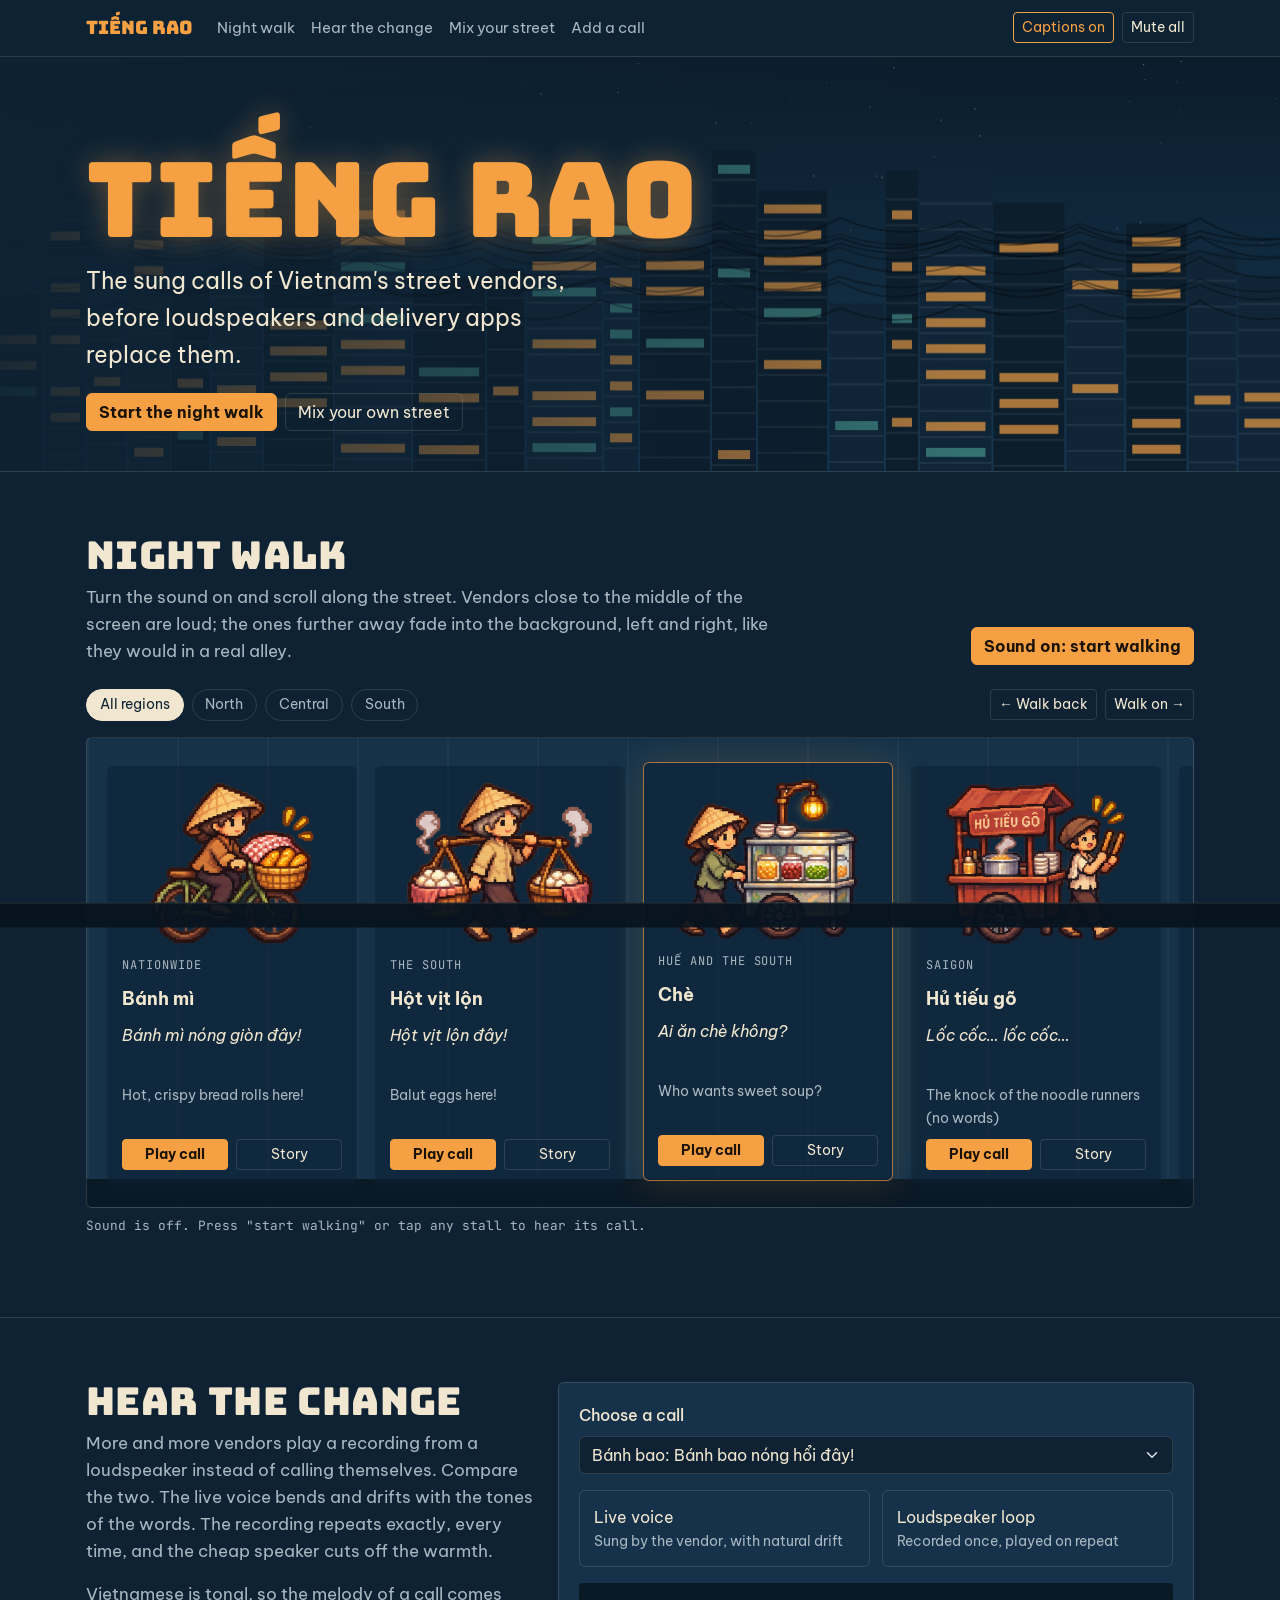
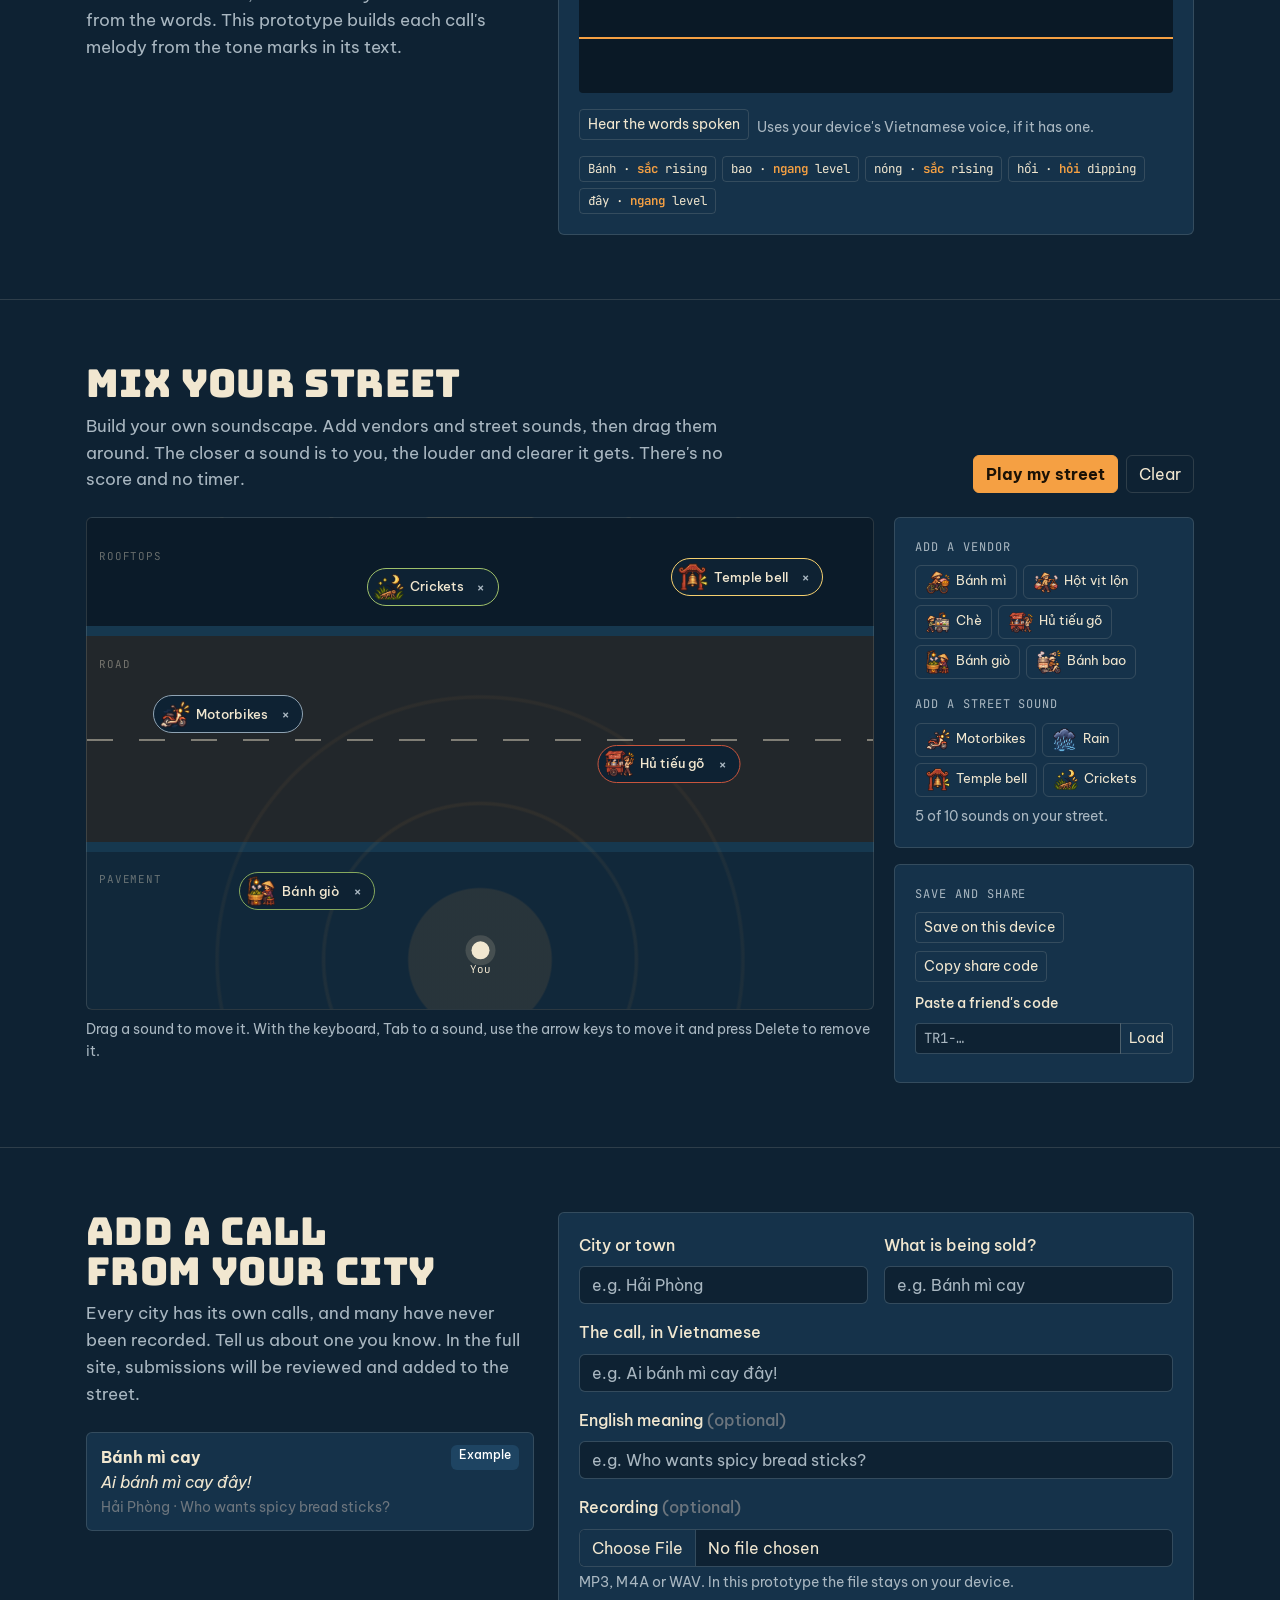
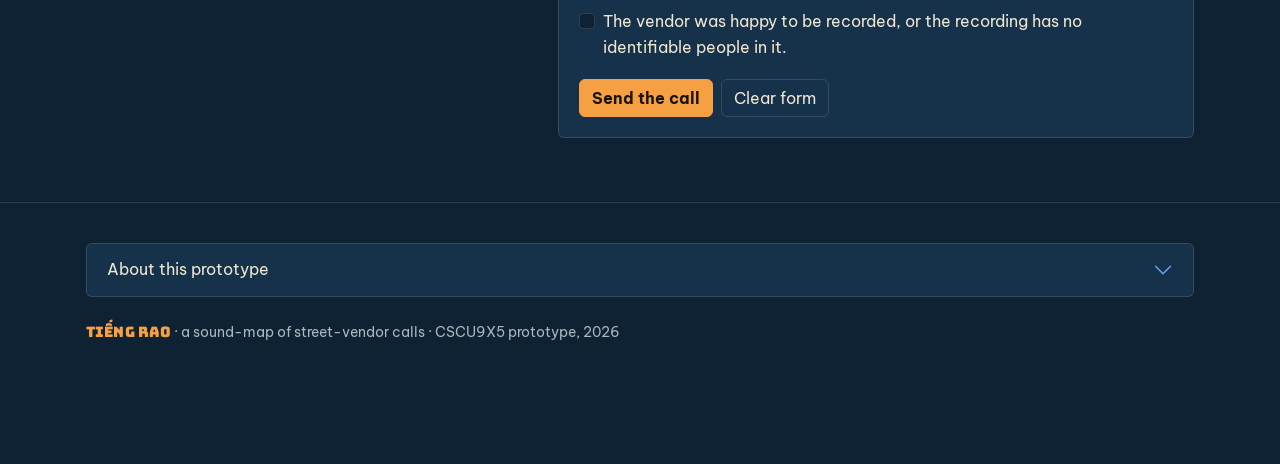
==== index.html @ b0bacdf6 "update UI" ====
<!DOCTYPE html>
<html lang="en">
<head>
<meta charset="utf-8">
<meta name="viewport" content="width=device-width, initial-scale=1, viewport-fit=cover">
<title>Tiếng Rao</title>
<meta name="description" content="Tiếng Rao: an interactive sound-map of Vietnam's street-vendor calls.">
<link rel="preconnect" href="https://fonts.googleapis.com">
<link rel="preconnect" href="https://fonts.gstatic.com" crossorigin>
<link rel="stylesheet" href="https://fonts.googleapis.com/css2?family=Bungee&family=Be+Vietnam+Pro:ital,wght@0,400;0,500;0,700;1,400&family=JetBrains+Mono:wght@400;600&display=swap">
<link rel="stylesheet" href="https://cdn.jsdelivr.net/npm/bootstrap@5.3.3/dist/css/bootstrap.min.css">
<link rel="stylesheet" href="css/style.css">
</head>
<body>


<div class="tr-app" data-bs-theme="dark">

<nav class="navbar navbar-expand-md tr-nav" aria-label="Main">
  <div class="container">
    <a class="navbar-brand" href="#top">Tiếng Rao</a>
    <button class="navbar-toggler" type="button" data-bs-toggle="collapse" data-bs-target="#navLinks" aria-controls="navLinks" aria-expanded="false" aria-label="Toggle navigation">
      <span class="navbar-toggler-icon"></span>
    </button>
    <div class="collapse navbar-collapse" id="navLinks">
      <ul class="navbar-nav me-auto">
        <li class="nav-item"><a class="nav-link" href="#walk">Night walk</a></li>
        <li class="nav-item"><a class="nav-link" href="#change">Hear the change</a></li>
        <li class="nav-item"><a class="nav-link" href="#mix">Mix your street</a></li>
        <li class="nav-item"><a class="nav-link" href="#contribute">Add a call</a></li>
      </ul>
      <div class="d-flex gap-2 py-2 py-md-0">
        <button class="btn btn-sm btn-ghost" id="btnCaptions" type="button" aria-pressed="true">Captions on</button>
        <button class="btn btn-sm btn-ghost" id="btnMute" type="button" aria-pressed="false">Mute all</button>
      </div>
    </div>
  </div>
</nav>

<header class="hero" id="top">
  <canvas id="skyline" aria-hidden="true"></canvas>
  <div class="container">
    <h1 class="display hero-anim">Tiếng Rao</h1>
    <p class="sub hero-anim">The sung calls of Vietnam's street vendors, before loudspeakers and delivery apps replace them.</p>
    <div class="d-flex flex-wrap gap-2 hero-anim">
      <a class="btn btn-lamp" href="#walk">Start the night walk</a>
      <a class="btn btn-ghost" href="#mix">Mix your own street</a>
    </div>
  </div>
</header>

<main>
<section class="band" id="walk" aria-labelledby="walkTitle">
  <div class="container">
    <div class="section-head">
      <div>
        <h2 class="display" id="walkTitle">Night walk</h2>
        <p class="lede mb-0">Turn the sound on and scroll along the street. Vendors close to the middle of the screen are loud; the ones further away fade into the background, left and right, like they would in a real alley.</p>
      </div>
      <div class="walk-controls">
        <button class="btn btn-lamp" id="btnWalk" type="button" aria-pressed="false">Sound on: start walking</button>
      </div>
    </div>

    <div class="d-flex flex-wrap justify-content-between align-items-center gap-2 mb-3">
      <ul class="nav region-pills gap-2" id="regionPills" role="tablist" aria-label="Filter by region">
        <li class="nav-item"><button class="nav-link active" data-region="all" type="button">All regions</button></li>
        <li class="nav-item"><button class="nav-link" data-region="N" type="button">North</button></li>
        <li class="nav-item"><button class="nav-link" data-region="C" type="button">Central</button></li>
        <li class="nav-item"><button class="nav-link" data-region="S" type="button">South</button></li>
      </ul>
      <div class="d-flex gap-2">
        <button class="btn btn-sm btn-ghost" id="walkLeft" type="button" aria-label="Walk left">← Walk back</button>
        <button class="btn btn-sm btn-ghost" id="walkRight" type="button" aria-label="Walk right">Walk on →</button>
      </div>
    </div>

    <div class="street-wrap">
      <div class="street" id="street" tabindex="0" aria-label="Street of vendors. Scroll sideways to walk."></div>
    </div>
    <p class="walk-status mt-2" id="walkStatus" aria-live="polite">Sound is off. Press "start walking" or tap any stall to hear its call.</p>
  </div>
</section>

<section class="band" id="change" aria-labelledby="changeTitle">
  <div class="container">
    <div class="row g-4 align-items-start">
      <div class="col-lg-5">
        <h2 class="display" id="changeTitle">Hear the change</h2>
        <p class="lede">More and more vendors play a recording from a loudspeaker instead of calling themselves. Compare the two. The live voice bends and drifts with the tones of the words. The recording repeats exactly, every time, and the cheap speaker cuts off the warmth.</p>
        <p class="lede mb-0">Vietnamese is tonal, so the melody of a call comes from the words. This prototype builds each call's melody from the tone marks in its text.</p>
      </div>
      <div class="col-lg-7">
        <div class="panel d-grid gap-3">
          <div>
            <label class="form-label" for="changeVendor">Choose a call</label>
            <select class="form-select" id="changeVendor"></select>
          </div>
          <div class="compare">
            <button class="btn btn-ghost" id="btnLive" type="button"><span>Live voice</span><small>Sung by the vendor, with natural drift</small></button>
            <button class="btn btn-ghost" id="btnLoud" type="button"><span>Loudspeaker loop</span><small>Recorded once, played on repeat</small></button>
          </div>
          <canvas id="scope" aria-hidden="true"></canvas>
          <div class="d-flex flex-wrap gap-2 align-items-center">
            <button class="btn btn-sm btn-ghost" id="btnSpeak" type="button">Hear the words spoken</button>
            <span class="form-text" id="speakNote">Uses your device's Vietnamese voice, if it has one.</span>
          </div>
          <div class="tones" id="changeTones" aria-label="Tones in this call"></div>
        </div>
      </div>
    </div>
  </div>
</section>

<section class="band" id="mix" aria-labelledby="mixTitle">
  <div class="container">
    <div class="section-head">
      <div>
        <h2 class="display" id="mixTitle">Mix your street</h2>
        <p class="lede mb-0">Build your own soundscape. Add vendors and street sounds, then drag them around. The closer a sound is to you, the louder and clearer it gets. There's no score and no timer.</p>
      </div>
      <div class="d-flex flex-wrap gap-2">
        <button class="btn btn-lamp" id="btnMixPlay" type="button" aria-pressed="false">Play my street</button>
        <button class="btn btn-ghost" id="btnMixClear" type="button">Clear</button>
      </div>
    </div>

    <div class="mix-grid">
      <div>
        <div class="board" id="board" aria-label="Street board. Use Tab to pick a sound and the arrow keys to move it.">
          <span class="zone" style="top:6%">Rooftops</span>
          <span class="zone" style="top:28%">Road</span>
          <span class="zone" style="top:72%">Pavement</span>
          <div class="listener"><i></i><span>You</span></div>
        </div>
        <p class="form-text mt-2 mb-0">Drag a sound to move it. With the keyboard, Tab to a sound, use the arrow keys to move it and press Delete to remove it.</p>
      </div>
      <div class="d-grid gap-3 align-content-start">
        <div class="panel">
          <p class="label mb-2">Add a vendor</p>
          <div class="palette" id="paletteVendors"></div>
          <p class="label mt-3 mb-2">Add a street sound</p>
          <div class="palette" id="paletteAmbient"></div>
          <p class="form-text mt-2 mb-0" id="mixCount"></p>
        </div>
        <div class="panel">
          <p class="label mb-2">Save and share</p>
          <div class="d-flex flex-wrap gap-2 mb-2">
            <button class="btn btn-sm btn-ghost" id="btnMixSave" type="button">Save on this device</button>
            <button class="btn btn-sm btn-ghost" id="btnMixCopy" type="button">Copy share code</button>
          </div>
          <label class="form-label small" for="mixCode">Paste a friend's code</label>
          <div class="input-group input-group-sm">
            <input class="form-control share-code" id="mixCode" type="text" placeholder="TR1-…" autocomplete="off">
            <button class="btn btn-ghost" id="btnMixLoad" type="button">Load</button>
          </div>
          <p class="form-text mb-0 mt-2" id="mixMsg" aria-live="polite"></p>
        </div>
      </div>
    </div>
  </div>
</section>

<section class="band" id="contribute" aria-labelledby="contribTitle">
  <div class="container">
    <div class="row g-4">
      <div class="col-lg-5">
        <h2 class="display" id="contribTitle">Add a call from your city</h2>
        <p class="lede">Every city has its own calls, and many have never been recorded. Tell us about one you know. In the full site, submissions will be reviewed and added to the street.</p>
        <ul class="sub-list mt-4" id="subList" aria-live="polite"></ul>
      </div>
      <div class="col-lg-7">
        <form class="panel needs-validation" id="contribForm" novalidate>
          <div class="row g-3">
            <div class="col-sm-6">
              <label class="form-label" for="cityInput">City or town</label>
              <input class="form-control" id="cityInput" type="text" required placeholder="e.g. Hải Phòng">
              <div class="invalid-feedback">Tell us where you heard it.</div>
            </div>
            <div class="col-sm-6">
              <label class="form-label" for="dishInput">What is being sold?</label>
              <input class="form-control" id="dishInput" type="text" required placeholder="e.g. Bánh mì cay">
              <div class="invalid-feedback">Name the food or service.</div>
            </div>
            <div class="col-12">
              <label class="form-label" for="callInput">The call, in Vietnamese</label>
              <input class="form-control" id="callInput" type="text" required placeholder="e.g. Ai bánh mì cay đây!">
              <div class="invalid-feedback">Write the words of the call.</div>
            </div>
            <div class="col-12">
              <label class="form-label" for="translationInput">English meaning <span class="text-secondary">(optional)</span></label>
              <input class="form-control" id="translationInput" type="text" placeholder="e.g. Who wants spicy bread sticks?">
            </div>
            <div class="col-12">
              <label class="form-label" for="audioInput">Recording <span class="text-secondary">(optional)</span></label>
              <input class="form-control" id="audioInput" type="file" accept="audio/*">
              <div class="form-text">MP3, M4A or WAV. In this prototype the file stays on your device.</div>
            </div>
            <div class="col-12">
              <div class="form-check">
                <input class="form-check-input" id="consentCheck" type="checkbox" required>
                <label class="form-check-label" for="consentCheck">The vendor was happy to be recorded, or the recording has no identifiable people in it.</label>
                <div class="invalid-feedback">Please confirm before sending.</div>
              </div>
            </div>
            <div class="col-12 d-flex gap-2">
              <button class="btn btn-lamp" type="submit">Send the call</button>
              <button class="btn btn-ghost" type="reset">Clear form</button>
            </div>
          </div>
        </form>
      </div>
    </div>
  </div>
</section>
</main>

<footer>
  <div class="container">
    <div class="accordion mb-4" id="aboutAcc">
      <div class="accordion-item">
        <h3 class="accordion-header">
          <button class="accordion-button collapsed" type="button" data-bs-toggle="collapse" data-bs-target="#aboutBody" aria-expanded="false" aria-controls="aboutBody">About this prototype</button>
        </h3>
        <div id="aboutBody" class="accordion-collapse collapse" data-bs-parent="#aboutAcc">
          <div class="accordion-body">
            <p>Tiếng Rao is a CSCU9X5 web design prototype built with HTML5, CSS3, Bootstrap 5 and JavaScript. All sound is generated live with the Web Audio API. Each call's melody follows the six Vietnamese tones of its words (level, rising, falling, dipping, broken and heavy). The final site will replace these placeholders with field recordings, or Creative Commons recordings with credits.</p>
            <p class="mb-0">Saved mixes and submitted calls are stored only in this browser.</p>
          </div>
        </div>
      </div>
    </div>
    <p class="mb-0"><span class="display" style="color:var(--sodium)">Tiếng Rao</span> · a sound-map of street-vendor calls · CSCU9X5 prototype, 2026</p>
  </div>
</footer>

<div class="offcanvas offcanvas-end" tabindex="-1" id="storyPanel" aria-labelledby="storyTitle">
  <div class="offcanvas-header">
    <div>
      <p class="label mb-1" id="storyRegion"></p>
      <h2 class="offcanvas-title display h3 mb-0" id="storyTitle"></h2>
    </div>
    <button type="button" class="btn-close btn-close-white" data-bs-dismiss="offcanvas" aria-label="Close"></button>
  </div>
  <div class="offcanvas-body d-grid gap-3 align-content-start">
    <div id="storyArt"></div>
    <div>
      <p class="mb-0 fs-5 fst-italic" id="storyCall"></p>
      <p class="text-secondary mb-0" id="storyEn"></p>
    </div>
    <button class="btn btn-lamp" id="storyPlay" type="button">Play the call</button>
    <p class="mb-0" id="storyText"></p>
    <dl class="story-fact">
      <dt>Heard</dt><dd id="storyTime"></dd>
      <dt>Carried on</dt><dd id="storyVehicle"></dd>
      <dt>Listen for</dt><dd id="storyListen"></dd>
    </dl>
    <div class="tones" id="storyTones"></div>
  </div>
</div>

<div class="toast-container position-fixed top-0 end-0 p-3" style="margin-top:calc(64px + env(safe-area-inset-top,0px));margin-right:env(safe-area-inset-right,0px)">
  <div class="toast" id="toast" role="status" aria-live="polite" aria-atomic="true">
    <div class="toast-body" id="toastBody"></div>
  </div>
</div>

<div class="caption-bar" id="captionBar" aria-live="polite">
  <div class="inner"><span class="vi" id="capVi"></span><span class="en" id="capEn"></span></div>
</div>

</div>

<script src="https://cdn.jsdelivr.net/npm/bootstrap@5.3.3/dist/js/bootstrap.bundle.min.js"></script>
<script src="https://cdnjs.cloudflare.com/ajax/libs/gsap/3.12.5/gsap.min.js"></script>
<script src="js/main.js"></script>

</body>
</html>
---- css/style.css ----
/* Layout: one long night street. Skyline hero, a sideways walk past the stalls, then the tools stacked down the pavement. */
:root{
  --night:#0e2233;
  --night-2:#15324a;
  --night-3:#1e4462;
  --paper:#f1e7d0;
  --muted:#a9b7c1;
  --sodium:#f5a043;
  --tile:#55b3a3;
  --stool:#e2553f;
  --line:rgba(241,231,208,.14);
  --f-display:"Bungee","Arial Black",Impact,sans-serif;
  --f-body:"Be Vietnam Pro","Segoe UI",Roboto,Helvetica,Arial,sans-serif;
  --f-mono:"JetBrains Mono",ui-monospace,Menlo,Consolas,monospace;
  color-scheme:dark;
}
body{background:var(--night);color:var(--paper);font-family:var(--f-body);font-size:16px;line-height:1.6}
body::before{content:"";position:fixed;inset:0 0 auto;height:env(safe-area-inset-top,0px);z-index:1031;background:var(--night)}
.tr-app[data-bs-theme=dark]{
  --bs-body-bg:var(--night);--bs-body-color:var(--paper);--bs-emphasis-color:var(--paper);
  --bs-secondary-color:var(--muted);--bs-border-color:var(--line);--bs-tertiary-bg:var(--night-2);
  --bs-body-font-family:var(--f-body);--bs-link-color:var(--sodium);--bs-link-hover-color:#ffc27e;
  --bs-link-color-rgb:245,160,67;--bs-link-hover-color-rgb:255,194,126;
  --bs-focus-ring-color:rgba(245,160,67,.45);
}
.tr-app .container{padding-left:max(16px,env(safe-area-inset-left,0px));padding-right:max(16px,env(safe-area-inset-right,0px))}
h1,h2,h3{text-wrap:balance}
.display{font-family:var(--f-display);font-weight:400;letter-spacing:.01em;line-height:1.05}
.label{font-family:var(--f-mono);font-size:.75rem;letter-spacing:.08em;text-transform:uppercase;color:var(--muted)}
.lede{max-width:62ch;color:var(--muted);font-size:1.05rem}
:focus-visible{outline:2px solid var(--sodium)!important;outline-offset:2px}

/* buttons */
.btn-lamp{--bs-btn-bg:var(--sodium);--bs-btn-color:#1b1206;--bs-btn-border-color:var(--sodium);
  --bs-btn-hover-bg:#ffb562;--bs-btn-hover-border-color:#ffb562;--bs-btn-hover-color:#1b1206;
  --bs-btn-active-bg:#e48c2c;--bs-btn-active-border-color:#e48c2c;--bs-btn-active-color:#1b1206;font-weight:700}
.btn-ghost{--bs-btn-color:var(--paper);--bs-btn-border-color:var(--line);--bs-btn-hover-bg:var(--night-3);
  --bs-btn-hover-color:var(--paper);--bs-btn-hover-border-color:var(--muted);--bs-btn-active-bg:var(--night-3);
  --bs-btn-active-color:var(--paper);--bs-btn-active-border-color:var(--sodium)}
.btn-ghost[aria-pressed=true]{border-color:var(--sodium);color:var(--sodium)}

/* nav */
.tr-nav{position:sticky;top:env(safe-area-inset-top,0px);z-index:1030;background:rgba(14,34,51,.94);backdrop-filter:blur(8px);border-bottom:1px solid var(--line)}
.tr-nav .navbar-brand{font-family:var(--f-display);color:var(--sodium);font-size:1.15rem}
.tr-nav .nav-link{color:var(--muted);font-size:.92rem}
.tr-nav .nav-link:hover,.tr-nav .nav-link:focus{color:var(--paper)}
.tr-nav .navbar-toggler{border-color:var(--line)}
.tr-nav .navbar-toggler-icon{filter:invert(1)}

/* hero */
.hero{position:relative;overflow:hidden;border-bottom:1px solid var(--line)}
.hero canvas{position:absolute;inset:0;width:100%;height:100%;display:block}
.hero .container{position:relative;padding-block:88px 40px}
.hero h1{font-size:clamp(3rem,9vw,6.5rem);color:var(--sodium);margin:0;text-shadow:0 0 28px rgba(245,160,67,.35)}
.hero .sub{font-size:clamp(1.1rem,2.4vw,1.45rem);max-width:30ch;margin:.5rem 0 1.25rem}
.hero .meta{display:flex;flex-wrap:wrap;gap:8px 20px}

/* sections */
section.band{padding-block:64px;border-bottom:1px solid var(--line)}
section.band h2{font-size:clamp(1.6rem,3.6vw,2.4rem);margin-bottom:.5rem}
.section-head{display:flex;flex-wrap:wrap;align-items:end;justify-content:space-between;gap:16px;margin-bottom:24px}
.section-head>div{min-width:0}

/* walk */
.walk-controls{display:flex;flex-wrap:wrap;gap:8px;align-items:center}
.region-pills .nav-link{color:var(--muted);border:1px solid var(--line);border-radius:999px;padding:.25rem .8rem;font-size:.85rem}
.region-pills .nav-link.active{background:var(--paper);color:var(--night);border-color:var(--paper)}
.street-wrap{position:relative;border-radius:6px;background:
  linear-gradient(to bottom,transparent 0 94%,#0a1926 94% 100%),
  repeating-linear-gradient(90deg,rgba(241,231,208,.035) 0 2px,transparent 2px 90px),
  var(--night-2);border:1px solid var(--line)}
.street{display:flex;gap:18px;overflow-x:auto;padding:28px 20px 22px;scroll-behavior:smooth;scrollbar-color:var(--night-3) transparent}
.stall{flex:0 0 250px;display:flex;flex-direction:column;gap:10px;padding:14px;border-radius:6px;background:rgba(14,34,51,.55);border:1px solid transparent;transition:border-color .3s,box-shadow .3s,transform .3s}
.stall.is-near{border-color:rgba(245,160,67,.65);box-shadow:0 0 36px rgba(245,160,67,.18);transform:translateY(-4px)}
.stall svg{width:100%;height:auto;display:block}
.vendor-img{display:block;width:100%;aspect-ratio:4/3;object-fit:contain}
#storyArt .vendor-img{aspect-ratio:auto;max-height:260px}
.stall .dish{font-weight:700;font-size:1.1rem;margin:0}
.stall .call{font-style:italic;color:var(--paper);margin:0;min-height:3.2em}
.stall .en{color:var(--muted);font-size:.88rem;margin:0}
.stall .row-btns{display:flex;gap:8px;margin-top:auto}
.stall .row-btns .btn{flex:1}
.walk-status{font-family:var(--f-mono);font-size:.8rem;color:var(--muted);min-height:1.4em}
.walk-status b{color:var(--sodium);font-weight:600}
.ink{stroke:var(--paper);fill:none;stroke-width:3;stroke-linecap:round;stroke-linejoin:round}
.ink-thin{stroke:var(--paper);fill:none;stroke-width:1.6;stroke-linecap:round;opacity:.7}

/* change */
.panel{background:var(--night-2);border:1px solid var(--line);border-radius:6px;padding:20px}
.compare{display:grid;grid-template-columns:1fr 1fr;gap:12px}
.compare .btn{display:flex;flex-direction:column;align-items:flex-start;text-align:left;gap:2px;padding:14px}
.compare .btn small{color:var(--muted);font-weight:400}
.compare .btn.btn-lamp small{color:#3a2508}
#scope{width:100%;height:110px;display:block;background:#0a1926;border-radius:4px}
.tr-app .form-select,.tr-app .form-control{background-color:var(--night);border-color:var(--line);color:var(--paper)}
.tr-app .form-select:focus,.tr-app .form-control:focus{border-color:var(--sodium);box-shadow:0 0 0 .2rem rgba(245,160,67,.25)}
.tr-app .form-label{font-weight:500}
.tr-app .form-text{color:var(--muted)}
.tr-app .form-check-input:checked{background-color:var(--sodium);border-color:var(--sodium)}

/* mix */
.mix-grid{display:grid;grid-template-columns:minmax(0,1fr) 300px;gap:20px}
.board{position:relative;aspect-ratio:16/10;max-width:100%;border-radius:6px;overflow:hidden;border:1px solid var(--line);touch-action:none;
  background:
   radial-gradient(circle at 50% 90%,rgba(245,160,67,.10) 0 12%,transparent 12.3% 26%,rgba(245,160,67,.06) 26.3% 26.6%,transparent 26.9% 44%,rgba(245,160,67,.05) 44.3% 44.6%,transparent 44.9%),
   linear-gradient(to bottom,#0b1b29 0 22%,#16384f 22% 24%,#22272b 24% 66%,#16384f 66% 68%,#11283a 68% 100%)}
.board::after{content:"";position:absolute;left:0;right:0;top:45%;height:2px;background:repeating-linear-gradient(90deg,rgba(241,231,208,.45) 0 26px,transparent 26px 52px)}
.board .zone{position:absolute;font-family:var(--f-mono);font-size:.68rem;letter-spacing:.08em;text-transform:uppercase;color:rgba(241,231,208,.4);left:12px}
.listener{position:absolute;left:50%;top:90%;transform:translate(-50%,-50%);display:flex;flex-direction:column;align-items:center;gap:2px;pointer-events:none;z-index:1}
.listener i{width:18px;height:18px;border-radius:50%;background:var(--paper);box-shadow:0 0 0 6px rgba(241,231,208,.15)}
.listener span{font-family:var(--f-mono);font-size:.68rem;color:var(--paper)}
.token{position:absolute;transform:translate(-50%,-50%);display:flex;align-items:center;gap:6px;padding:3px 6px 3px 6px;border-radius:999px;
  background:var(--night);border:1.5px solid var(--tc,var(--sodium));color:var(--paper);font-size:.82rem;font-weight:500;white-space:nowrap;cursor:grab;user-select:none;z-index:2}
.token:active{cursor:grabbing}
.token .dot{width:30px;height:30px;object-fit:contain;-webkit-user-drag:none;pointer-events:none}
.token.playing .dot{animation:glow 1.2s ease-in-out infinite alternate}
.token .x{border:0;background:transparent;color:var(--muted);width:22px;height:22px;line-height:1;border-radius:50%;padding:0;font-size:1rem}
.token .x:hover{color:var(--paper);background:var(--night-3)}
@keyframes glow{0%{filter:drop-shadow(0 0 0 rgba(245,160,67,0))}100%{filter:drop-shadow(0 0 6px rgba(245,160,67,.8))}}
.palette{display:flex;flex-wrap:wrap;gap:6px}
.palette .btn{font-size:.82rem;padding:.25rem .6rem}
.palette .sw{display:inline-block;width:24px;height:24px;object-fit:contain;margin-right:6px;vertical-align:middle}
.share-code{font-family:var(--f-mono);font-size:.75rem}

/* contribute */
.sub-list{display:grid;gap:10px;margin:0;padding:0;list-style:none}
.sub-list li{border:1px solid var(--line);border-radius:6px;padding:12px 14px;background:var(--night-2)}
.sub-list .badge{background:var(--night-3);font-weight:500}

/* captions */
.caption-bar{position:fixed;left:0;right:0;bottom:0;z-index:1040;padding:12px max(16px,env(safe-area-inset-right,0px)) calc(12px + env(safe-area-inset-bottom,0px)) max(16px,env(safe-area-inset-left,0px));
  background:rgba(8,20,30,.94);border-top:1px solid var(--line);display:flex;justify-content:center;transform:translateY(110%);transition:transform .3s}
.caption-bar.show{transform:none}
.caption-bar .inner{max-width:760px;width:100%;display:flex;gap:14px;align-items:baseline;flex-wrap:wrap}
.caption-bar .vi{font-size:1.15rem;font-weight:700;color:var(--sodium)}
.caption-bar .en{color:var(--muted)}

/* offcanvas */
.tr-app .offcanvas{--bs-offcanvas-bg:var(--night-2);--bs-offcanvas-color:var(--paper);--bs-offcanvas-width:420px;border-left:1px solid var(--line)}
.story-fact{display:grid;grid-template-columns:auto 1fr;gap:4px 16px;margin:0}
.story-fact dt{font-family:var(--f-mono);font-size:.75rem;letter-spacing:.06em;text-transform:uppercase;color:var(--muted);padding-top:3px}
.story-fact dd{margin:0}
.tones{display:flex;flex-wrap:wrap;gap:6px}
.tones span{font-family:var(--f-mono);font-size:.78rem;border:1px solid var(--line);border-radius:4px;padding:2px 8px}
.tones b{color:var(--sodium);font-weight:600}

.toast{--bs-toast-bg:var(--night-3);--bs-toast-color:var(--paper);--bs-toast-border-color:var(--line)}
.tr-app .accordion{--bs-accordion-bg:var(--night-2);--bs-accordion-color:var(--paper);--bs-accordion-btn-color:var(--paper);--bs-accordion-active-bg:var(--night-3);--bs-accordion-active-color:var(--paper);--bs-accordion-border-color:var(--line)}
footer{padding-block:40px 120px;color:var(--muted);font-size:.9rem}

@media (max-width:991.98px){.mix-grid{grid-template-columns:minmax(0,1fr)}}
@media (max-width:575.98px){
  .board{aspect-ratio:4/5}
  .compare{grid-template-columns:1fr}
  .stall{flex-basis:220px}
  section.band{padding-block:48px}
}
@media (prefers-reduced-motion:reduce){
  *{transition:none!important;animation:none!important;scroll-behavior:auto!important}
}
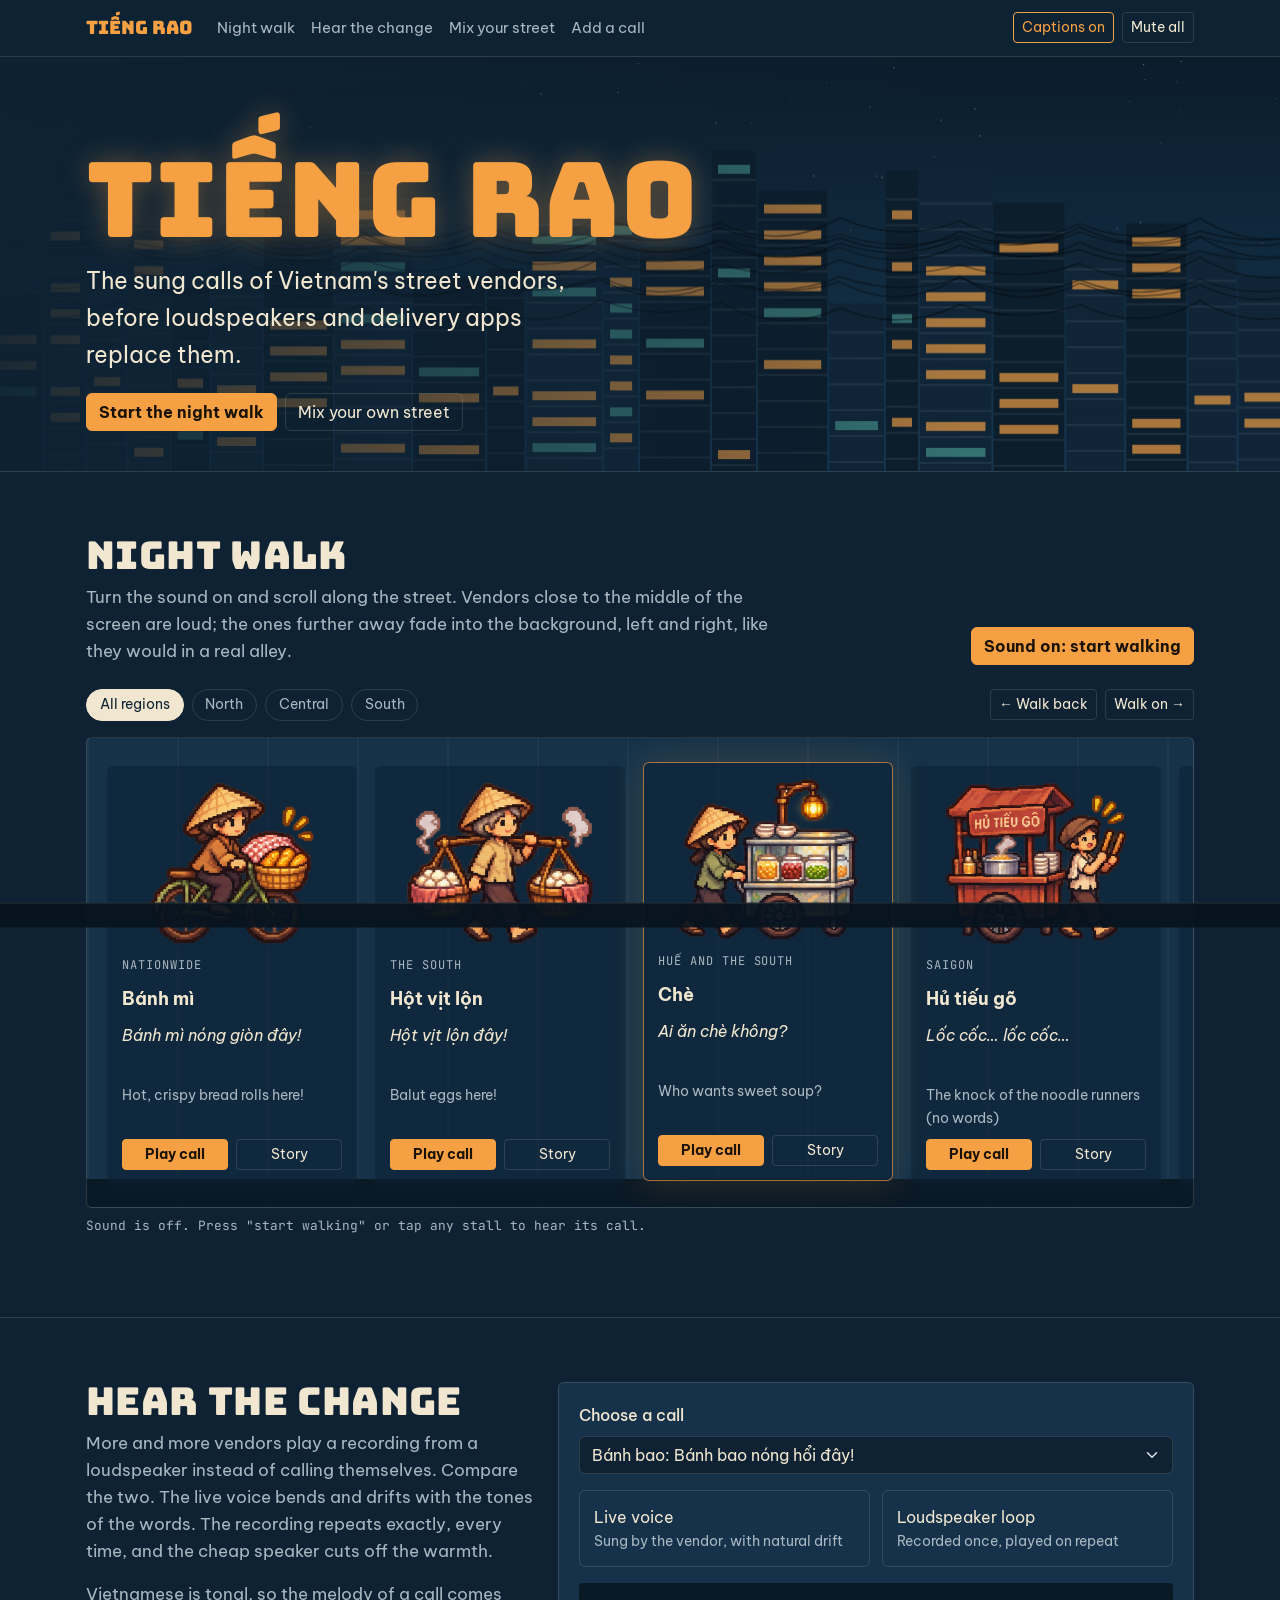
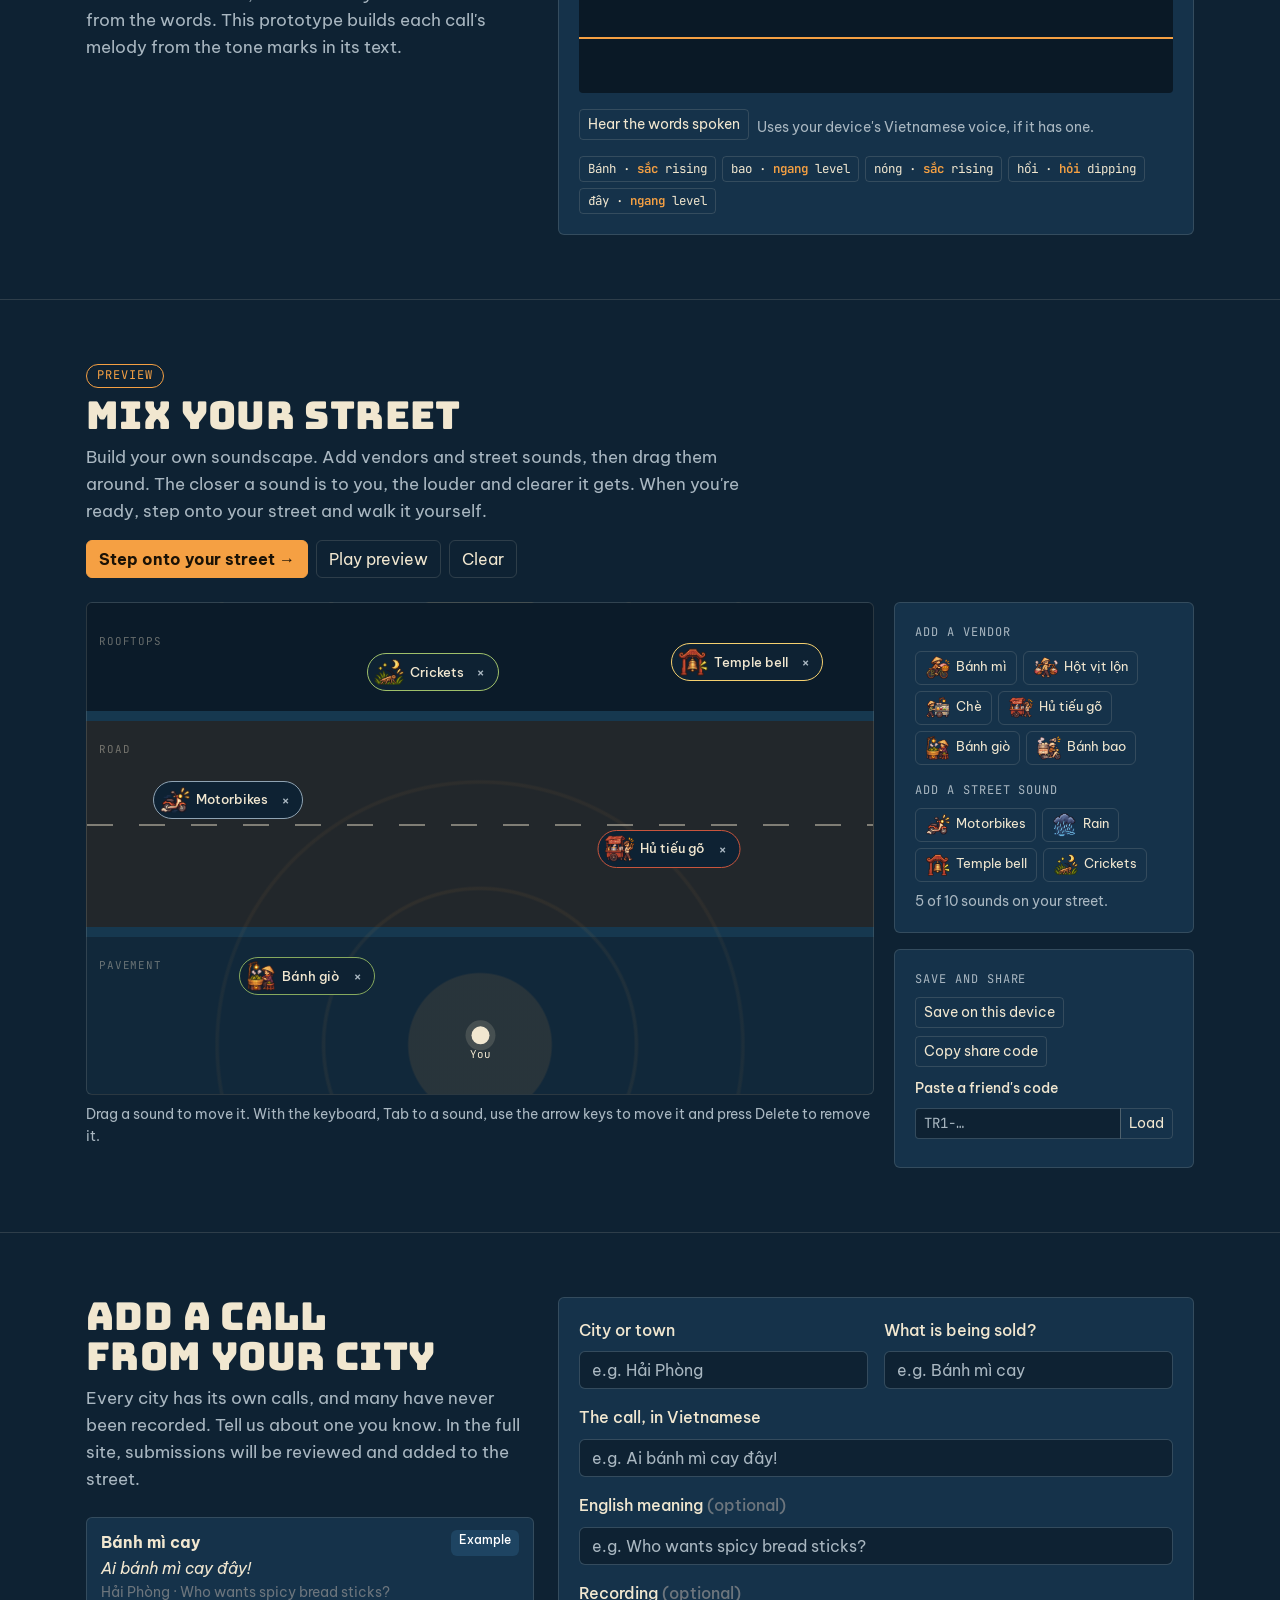
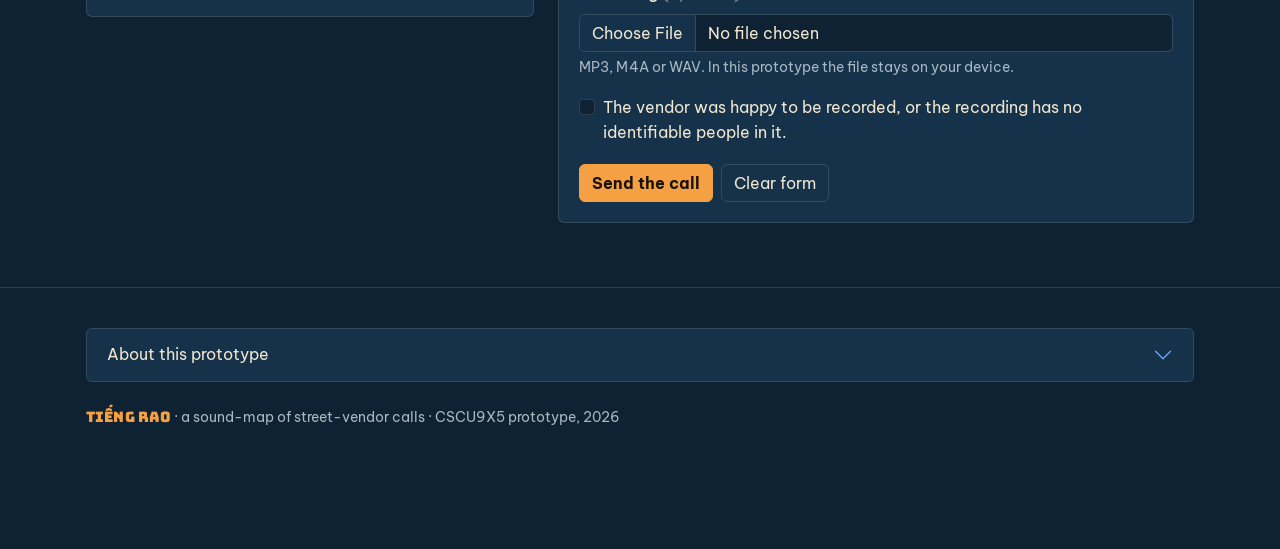
==== commit f49b1165: "add mix street game" ====
--- a/index.html
+++ b/index.html
@@ -116,11 +116,13 @@
   <div class="container">
     <div class="section-head">
       <div>
+        <p class="label mb-2"><span class="preview-tag">Preview</span></p>
         <h2 class="display" id="mixTitle">Mix your street</h2>
-        <p class="lede mb-0">Build your own soundscape. Add vendors and street sounds, then drag them around. The closer a sound is to you, the louder and clearer it gets. There's no score and no timer.</p>
+        <p class="lede mb-0">Build your own soundscape. Add vendors and street sounds, then drag them around. The closer a sound is to you, the louder and clearer it gets. When you're ready, step onto your street and walk it yourself.</p>
       </div>
       <div class="d-flex flex-wrap gap-2">
-        <button class="btn btn-lamp" id="btnMixPlay" type="button" aria-pressed="false">Play my street</button>
+        <a class="btn btn-lamp" id="btnFullStreet" href="street.html">Step onto your street →</a>
+        <button class="btn btn-ghost" id="btnMixPlay" type="button" aria-pressed="false">Play preview</button>
         <button class="btn btn-ghost" id="btnMixClear" type="button">Clear</button>
       </div>
     </div>
@@ -273,6 +275,7 @@
 
 <script src="https://cdn.jsdelivr.net/npm/bootstrap@5.3.3/dist/js/bootstrap.bundle.min.js"></script>
 <script src="https://cdnjs.cloudflare.com/ajax/libs/gsap/3.12.5/gsap.min.js"></script>
+<script src="js/core.js"></script>
 <script src="js/main.js"></script>
 
 </body>
--- a/css/style.css
+++ b/css/style.css
@@ -158,3 +158,75 @@
 @media (prefers-reduced-motion:reduce){
   *{transition:none!important;animation:none!important;scroll-behavior:auto!important}
 }
+
+/* preview tag on the home page mix */
+.preview-tag{display:inline-block;border:1px solid var(--sodium);color:var(--sodium);border-radius:999px;padding:1px 10px}
+
+/* ---------------- Your street (street.html) ---------------- */
+.street-page{overflow:hidden;height:100dvh}
+.street-page .tr-app{height:100dvh;display:flex;flex-direction:column}
+.street-bar{gap:12px;flex-wrap:nowrap;padding-left:max(16px,env(safe-area-inset-left,0px));padding-right:max(16px,env(safe-area-inset-right,0px))}
+.street-title{font-weight:700;white-space:nowrap;overflow:hidden;text-overflow:ellipsis}
+.viewport{position:relative;flex:1;overflow:hidden;background:#0a1926;touch-action:none;user-select:none}
+.world{position:absolute;left:0;top:0;width:2400px;height:1500px;transform-origin:0 0}
+.ground{position:absolute;inset:0;width:100%;height:100%;image-rendering:pixelated}
+
+.sprite{position:absolute;transform:translate(-50%,-100%);border:0;background:none;padding:0;color:var(--paper);cursor:grab;touch-action:none;
+  display:flex;flex-direction:column;align-items:center}
+.sprite img{display:block;height:170px;width:auto;pointer-events:none;filter:drop-shadow(0 6px 0 rgba(0,0,0,.35));transition:filter .3s}
+.sprite.is-ambient img{height:105px}
+.sprite.dragging{cursor:grabbing;z-index:5000!important}
+.sprite.dragging img{filter:drop-shadow(0 16px 8px rgba(0,0,0,.5))}
+.sprite.near img,.sprite:focus-visible img{filter:drop-shadow(0 0 10px rgba(245,160,67,.75)) drop-shadow(0 6px 0 rgba(0,0,0,.35))}
+.sprite:focus-visible{outline:none!important}
+.sprite .tag{margin-top:4px;font-size:.85rem;font-weight:700;background:rgba(14,34,51,.85);border:1px solid var(--line);border-radius:999px;padding:1px 10px;white-space:nowrap}
+.sprite.near .tag,.sprite:focus-visible .tag{border-color:var(--sodium);color:var(--sodium)}
+.sprite.audible img{animation:sway 1.6s ease-in-out infinite alternate}
+@keyframes sway{to{transform:translateY(-3px)}}
+.sprite .bubble{position:absolute;bottom:calc(100% + 6px);left:50%;transform:translate(-50%,6px);opacity:0;pointer-events:none;
+  background:var(--paper);color:#1b1206;font-weight:700;font-style:italic;font-size:1rem;white-space:nowrap;border-radius:10px;padding:4px 12px;transition:opacity .25s,transform .25s}
+.sprite .bubble::after{content:"";position:absolute;left:50%;top:100%;margin-left:-6px;border:6px solid transparent;border-top-color:var(--paper)}
+.sprite.calling.audible .bubble{opacity:calc(.35 + var(--lv,0) * .65);transform:translate(-50%,0)}
+.sprite .range{position:absolute;left:50%;bottom:22px;transform:translate(-50%,50%);border-radius:50%;pointer-events:none;
+  border:2px dashed rgba(245,160,67,.35);background:radial-gradient(circle,rgba(245,160,67,.08),transparent 70%);opacity:0;transition:opacity .3s}
+.building .sprite:is(.near,:hover,.dragging,:focus-visible) .range{opacity:1}
+
+.player{position:absolute;width:84px;transform:translate(-50%,-100%);pointer-events:none}
+.player svg{display:block;width:84px;height:114px;filter:drop-shadow(0 6px 0 rgba(0,0,0,.35))}
+.player.left svg{transform:scaleX(-1)}
+.player.walking svg{animation:step .32s steps(2) infinite}
+@keyframes step{50%{translate:0 -5px}}
+.player .you{position:absolute;left:50%;top:-26px;transform:translateX(-50%);font-family:var(--f-mono);font-size:.8rem;font-weight:600;color:#0e2233;background:var(--tile);border-radius:4px;padding:0 6px}
+
+.hud{position:absolute;left:12px;top:12px;width:230px;z-index:20;background:rgba(14,34,51,.86);border:1px solid var(--line);border-radius:6px;padding:10px 12px;pointer-events:none}
+.hear-list{list-style:none;margin:0;padding:0;display:grid;gap:6px}
+.hear-list li{display:grid;grid-template-columns:24px 1fr;grid-template-rows:auto 4px;column-gap:8px;align-items:center;font-size:.85rem}
+.hear-list li img{grid-row:span 2;width:24px;height:24px;object-fit:contain}
+.hear-list li i{display:block;height:4px;border-radius:2px;background:linear-gradient(90deg,var(--sodium) var(--w),rgba(241,231,208,.12) var(--w))}
+.hear-list .quiet{display:block;color:var(--muted)}
+.prompt{position:absolute;left:50%;bottom:24px;transform:translate(-50%,10px);z-index:20;opacity:0;transition:opacity .2s,transform .2s;pointer-events:none;
+  background:rgba(14,34,51,.92);border:1px solid var(--sodium);border-radius:999px;padding:6px 16px;font-weight:500;white-space:nowrap}
+.prompt.show{opacity:1;transform:translate(-50%,0)}
+kbd{background:var(--paper);color:#1b1206;font-family:var(--f-mono);font-weight:600;border-radius:4px;padding:1px 7px;box-shadow:0 2px 0 rgba(0,0,0,.4)}
+
+.pop{position:absolute;z-index:30;width:280px;background:var(--night-2);border:1px solid var(--sodium);border-radius:8px;padding:16px;box-shadow:0 18px 40px rgba(0,0,0,.5)}
+.pop-img{display:block;height:90px;width:auto;max-width:100%;margin:0 auto 8px;object-fit:contain}
+.pop-call{font-style:italic;font-size:1.05rem}
+.pop-remove{display:block;margin:10px auto 0;color:var(--muted);font-size:.8rem}
+.pop-remove:hover{color:var(--stool)}
+
+.intro{position:absolute;inset:0;z-index:40;display:grid;place-items:center;padding:16px;background:rgba(10,25,38,.72);backdrop-filter:blur(3px)}
+.intro[hidden]{display:none}
+.intro-card{max-width:420px}
+.keys{list-style:none;padding:0;margin:0 0 16px;display:grid;gap:8px;color:var(--muted)}
+.keys kbd{margin-right:3px}
+
+.build{position:fixed;right:12px;top:68px;bottom:12px;width:320px;z-index:1035;overflow:auto;background:var(--night-2);border:1px solid var(--line);border-radius:8px;padding:16px;box-shadow:0 18px 40px rgba(0,0,0,.45)}
+@media (max-width:640px){
+  .street-title{display:none}
+  .street-bar{gap:6px}
+  .street-bar .navbar-brand{font-size:.95rem;margin-right:0}
+  .street-bar .btn{padding:.2rem .45rem;font-size:.78rem}
+  .hud{width:180px;font-size:.8rem}
+  .build{left:12px;right:12px;top:auto;width:auto;max-height:60dvh}
+}
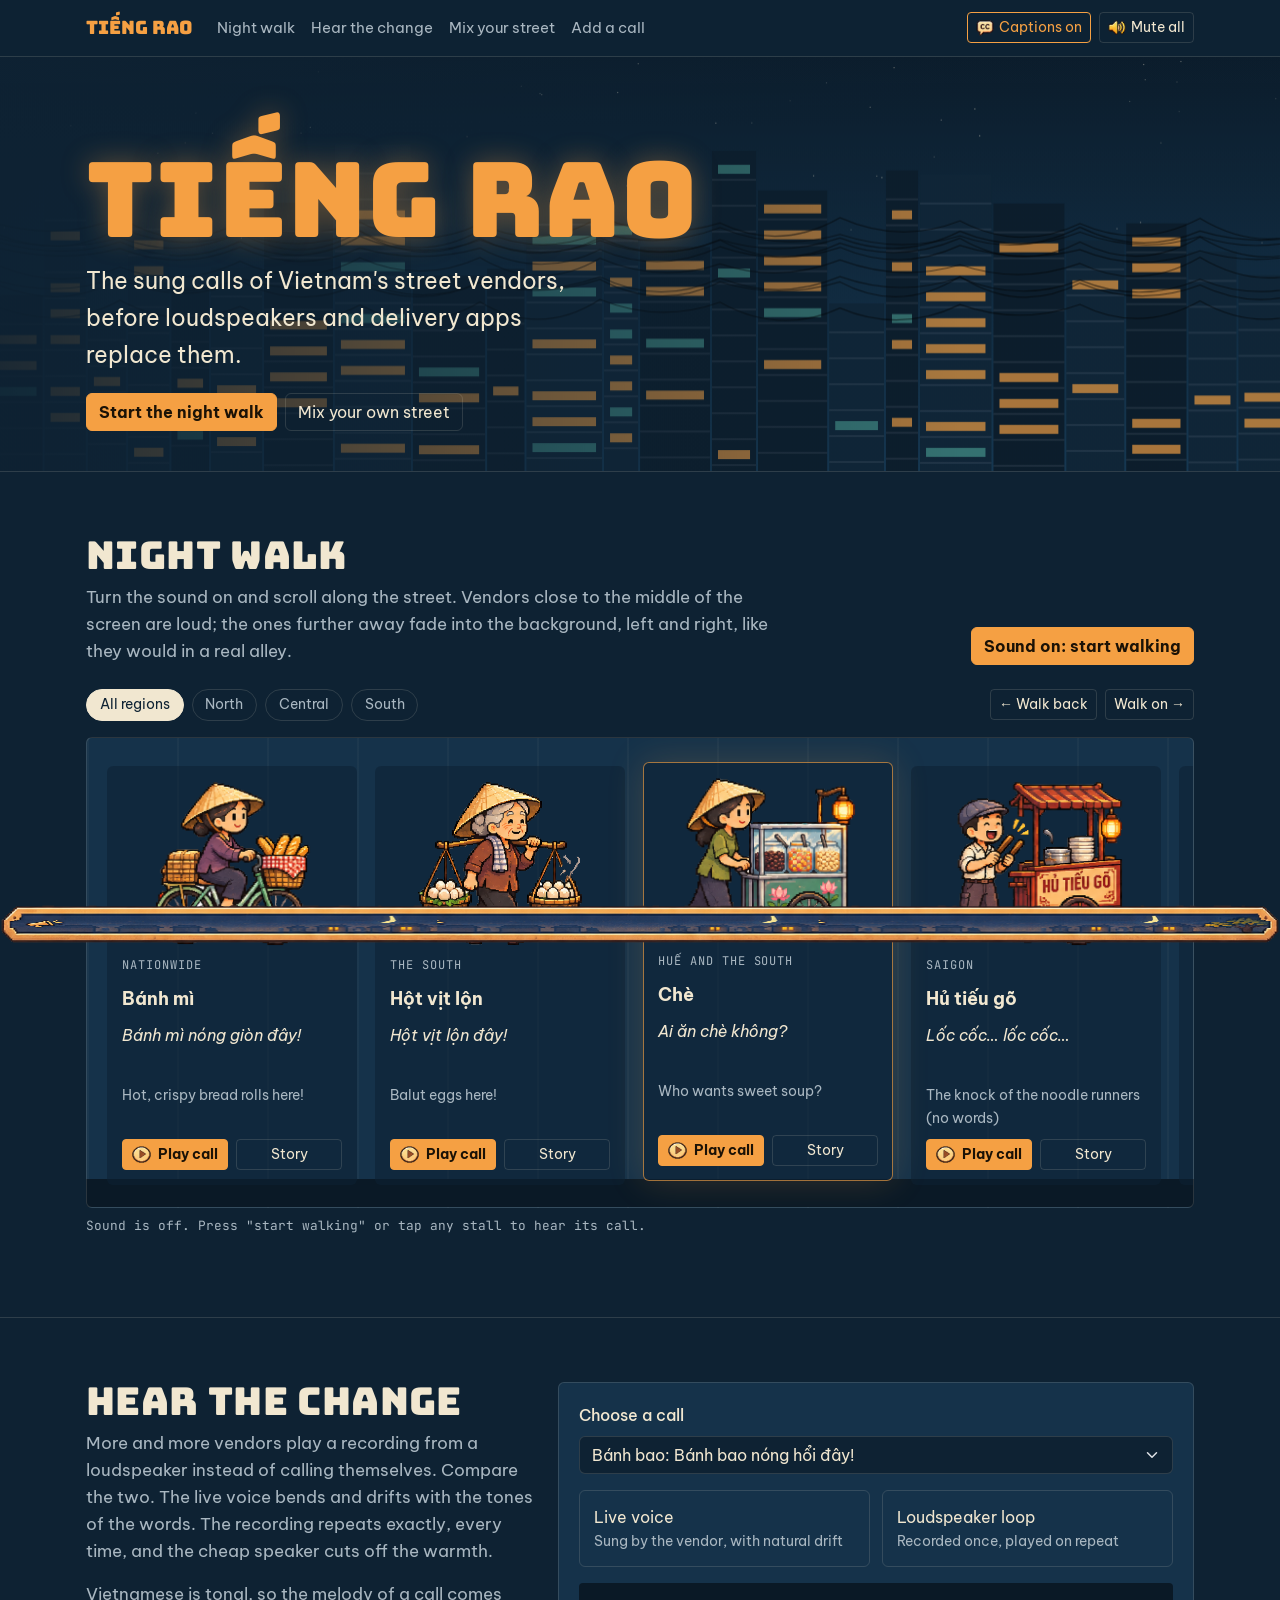
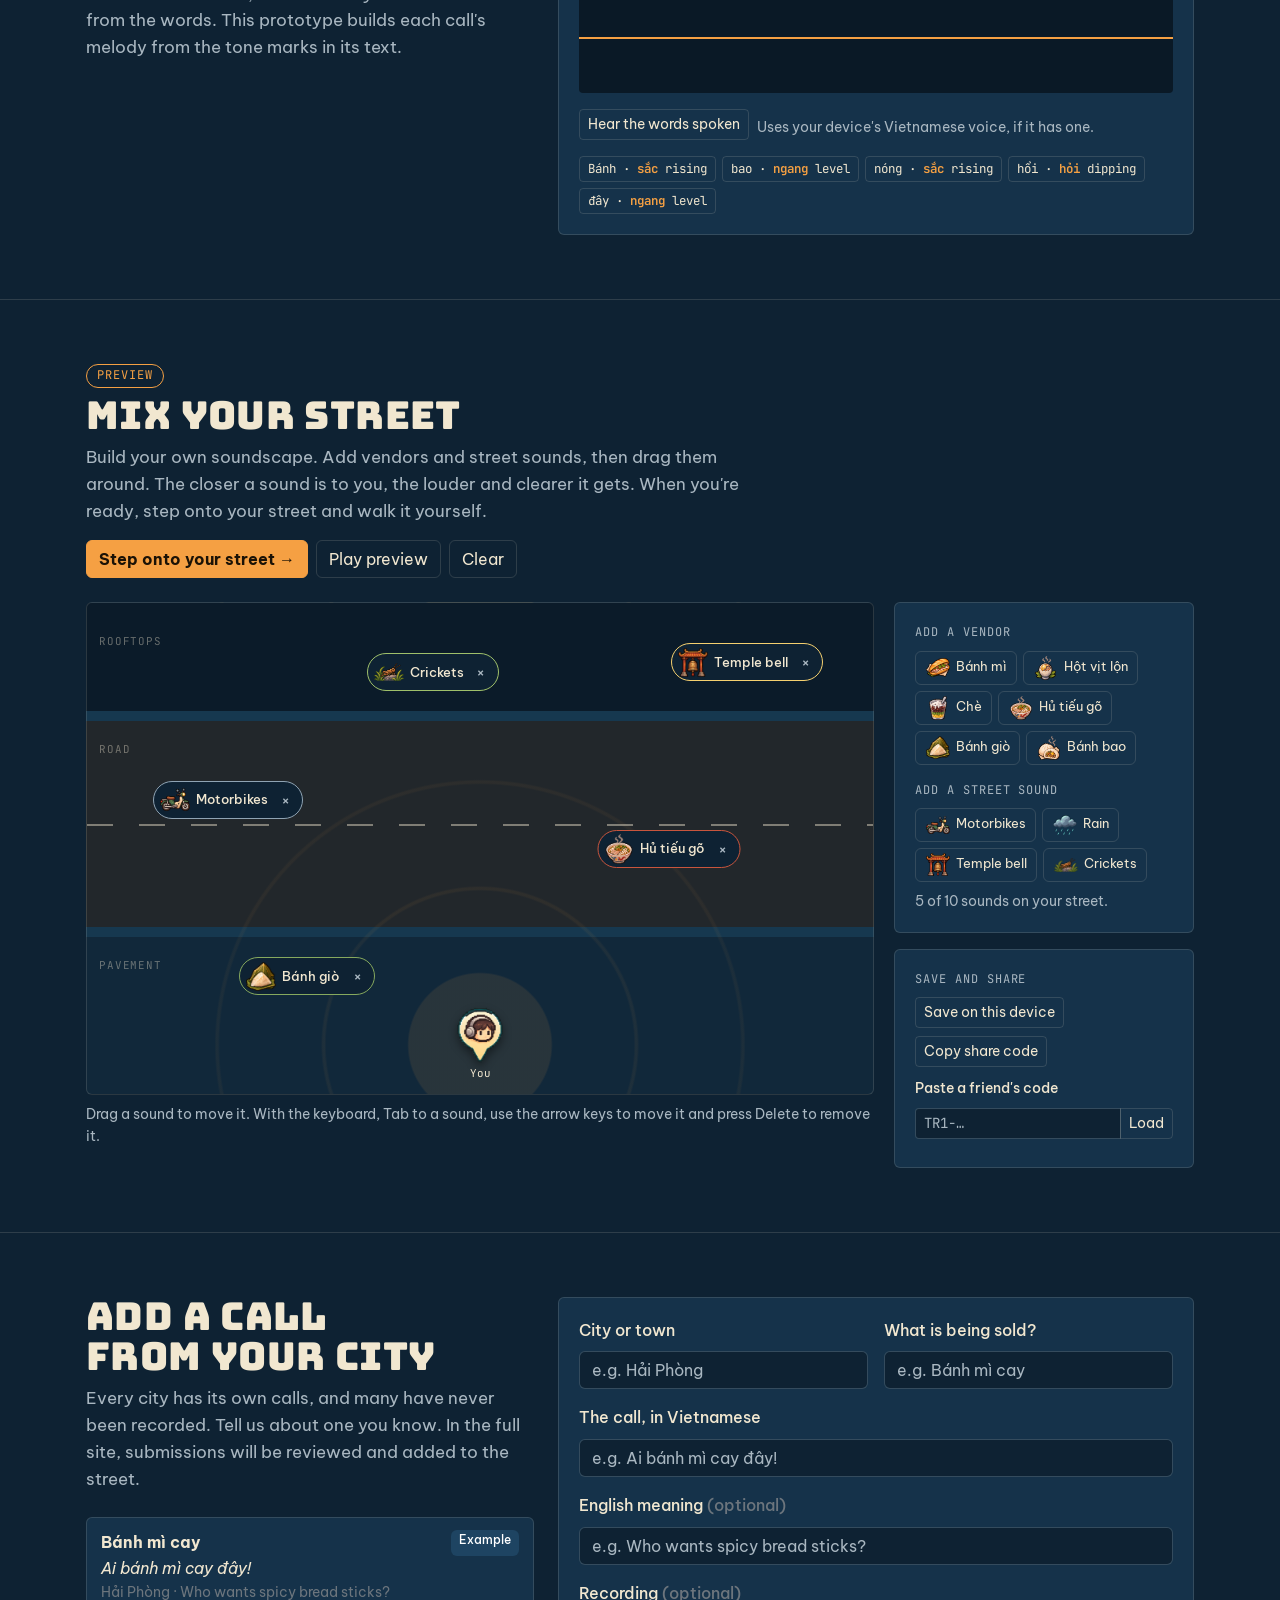
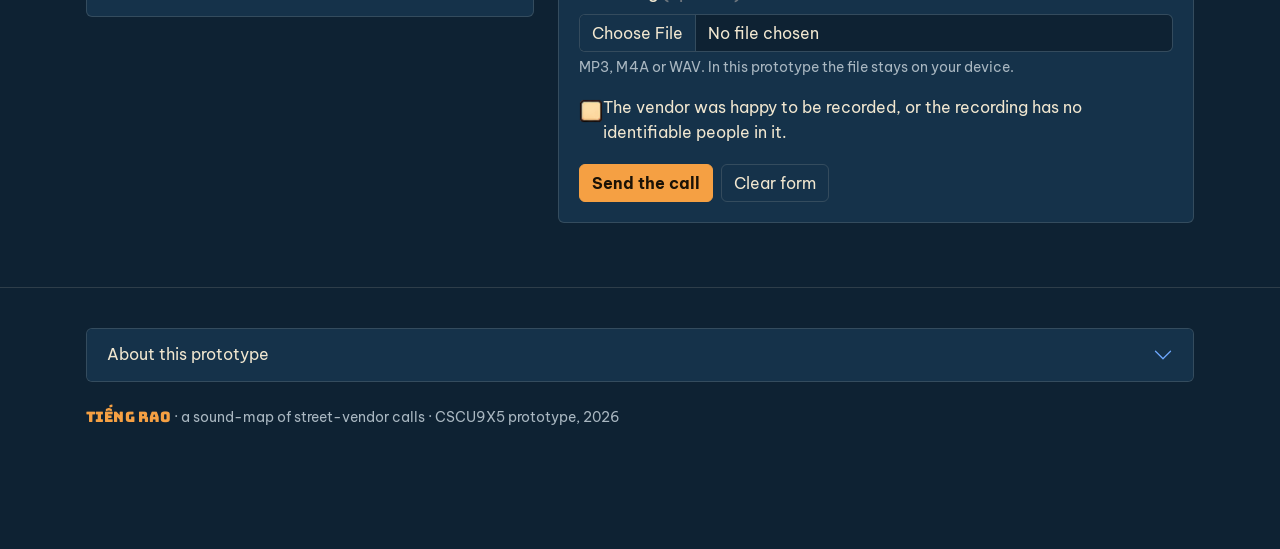
==== commit eddd57d7: "UI art update" ====
--- a/index.html
+++ b/index.html
@@ -5,11 +5,14 @@
 <meta name="viewport" content="width=device-width, initial-scale=1, viewport-fit=cover">
 <title>Tiếng Rao</title>
 <meta name="description" content="Tiếng Rao: an interactive sound-map of Vietnam's street-vendor calls.">
+<link rel="icon" type="image/png" sizes="32x32" href="images/brand/favicon-32.png">
+<link rel="apple-touch-icon" href="images/brand/favicon-180.png">
+<meta property="og:image" content="images/home/og-image.png">
 <link rel="preconnect" href="https://fonts.googleapis.com">
 <link rel="preconnect" href="https://fonts.gstatic.com" crossorigin>
 <link rel="stylesheet" href="https://fonts.googleapis.com/css2?family=Bungee&family=Be+Vietnam+Pro:ital,wght@0,400;0,500;0,700;1,400&family=JetBrains+Mono:wght@400;600&display=swap">
 <link rel="stylesheet" href="https://cdn.jsdelivr.net/npm/bootstrap@5.3.3/dist/css/bootstrap.min.css">
-<link rel="stylesheet" href="css/style.css">
+<link rel="stylesheet" href="css/style.css?v=20">
 </head>
 <body>
 
@@ -30,8 +33,8 @@
         <li class="nav-item"><a class="nav-link" href="#contribute">Add a call</a></li>
       </ul>
       <div class="d-flex gap-2 py-2 py-md-0">
-        <button class="btn btn-sm btn-ghost" id="btnCaptions" type="button" aria-pressed="true">Captions on</button>
-        <button class="btn btn-sm btn-ghost" id="btnMute" type="button" aria-pressed="false">Mute all</button>
+        <button class="btn btn-sm btn-ghost" id="btnCaptions" type="button" aria-pressed="true"><img class="ico" src="images/icons/captions.png" alt=""><span>Captions on</span></button>
+        <button class="btn btn-sm btn-ghost" id="btnMute" type="button" aria-pressed="false"><img class="ico" src="images/icons/sound-on.png" alt=""><span>Mute all</span></button>
       </div>
     </div>
   </div>
@@ -133,7 +136,7 @@
           <span class="zone" style="top:6%">Rooftops</span>
           <span class="zone" style="top:28%">Road</span>
           <span class="zone" style="top:72%">Pavement</span>
-          <div class="listener"><i></i><span>You</span></div>
+          <div class="listener"><img src="images/home/listener.png" alt=""><span>You</span></div>
         </div>
         <p class="form-text mt-2 mb-0">Drag a sound to move it. With the keyboard, Tab to a sound, use the arrow keys to move it and press Delete to remove it.</p>
       </div>
@@ -250,7 +253,7 @@
       <p class="mb-0 fs-5 fst-italic" id="storyCall"></p>
       <p class="text-secondary mb-0" id="storyEn"></p>
     </div>
-    <button class="btn btn-lamp" id="storyPlay" type="button">Play the call</button>
+    <button class="btn btn-lamp" id="storyPlay" type="button"><img class="ico" src="images/icons/play.png" alt=""> Play the call</button>
     <p class="mb-0" id="storyText"></p>
     <dl class="story-fact">
       <dt>Heard</dt><dd id="storyTime"></dd>
@@ -275,8 +278,8 @@
 
 <script src="https://cdn.jsdelivr.net/npm/bootstrap@5.3.3/dist/js/bootstrap.bundle.min.js"></script>
 <script src="https://cdnjs.cloudflare.com/ajax/libs/gsap/3.12.5/gsap.min.js"></script>
-<script src="js/core.js"></script>
-<script src="js/main.js"></script>
+<script src="js/core.js?v=20"></script>
+<script src="js/main.js?v=20"></script>
 
 </body>
 </html>
--- a/css/style.css
+++ b/css/style.css
@@ -173,14 +173,22 @@
 
 .sprite{position:absolute;transform:translate(-50%,-100%);border:0;background:none;padding:0;color:var(--paper);cursor:grab;touch-action:none;
   display:flex;flex-direction:column;align-items:center}
+/* Default sprite heights; vendors and the motorbike are tuned per sprite further down */
 .sprite img{display:block;height:170px;width:auto;pointer-events:none;filter:drop-shadow(0 6px 0 rgba(0,0,0,.35));transition:filter .3s}
-.sprite.is-ambient img{height:105px}
+.sprite.is-ambient img{height:113px}
 .sprite.dragging{cursor:grabbing;z-index:5000!important}
 .sprite.dragging img{filter:drop-shadow(0 16px 8px rgba(0,0,0,.5))}
 .sprite.near img,.sprite:focus-visible img{filter:drop-shadow(0 0 10px rgba(245,160,67,.75)) drop-shadow(0 6px 0 rgba(0,0,0,.35))}
 .sprite:focus-visible{outline:none!important}
 .sprite .tag{margin-top:4px;font-size:.85rem;font-weight:700;background:rgba(14,34,51,.85);border:1px solid var(--line);border-radius:999px;padding:1px 10px;white-space:nowrap}
-.sprite.near .tag,.sprite:focus-visible .tag{border-color:var(--sodium);color:var(--sodium)}
+.sprite.near .tag,.sprite:focus-visible .tag,.sprite.talking .tag{border-color:var(--sodium);color:var(--sodium)}
+.sprite.talking img{filter:drop-shadow(0 0 12px rgba(245,160,67,.8)) drop-shadow(0 6px 0 rgba(0,0,0,.35))}
+.sprite .meet{position:absolute;top:38%;left:calc(100% + 6px);display:flex;align-items:center;gap:6px;white-space:nowrap;pointer-events:none;
+  background:rgba(14,34,51,.95);border:2px solid var(--sodium);border-radius:999px;padding:6px 14px;font-weight:700;font-size:1.05rem;box-shadow:0 6px 16px rgba(0,0,0,.4);
+  opacity:0;transform:translateX(-6px);transition:opacity .2s,transform .2s}
+.sprite.meet-left .meet{left:auto;right:calc(100% + 6px);transform:translateX(6px)}
+.sprite.near .meet{opacity:1;transform:none;animation:nudge 1s ease-in-out infinite alternate}
+@keyframes nudge{to{translate:0 -4px}}
 .sprite.audible img{animation:sway 1.6s ease-in-out infinite alternate}
 @keyframes sway{to{transform:translateY(-3px)}}
 .sprite .bubble{position:absolute;bottom:calc(100% + 6px);left:50%;transform:translate(-50%,6px);opacity:0;pointer-events:none;
@@ -204,9 +212,6 @@
 .hear-list li img{grid-row:span 2;width:24px;height:24px;object-fit:contain}
 .hear-list li i{display:block;height:4px;border-radius:2px;background:linear-gradient(90deg,var(--sodium) var(--w),rgba(241,231,208,.12) var(--w))}
 .hear-list .quiet{display:block;color:var(--muted)}
-.prompt{position:absolute;left:50%;bottom:24px;transform:translate(-50%,10px);z-index:20;opacity:0;transition:opacity .2s,transform .2s;pointer-events:none;
-  background:rgba(14,34,51,.92);border:1px solid var(--sodium);border-radius:999px;padding:6px 16px;font-weight:500;white-space:nowrap}
-.prompt.show{opacity:1;transform:translate(-50%,0)}
 kbd{background:var(--paper);color:#1b1206;font-family:var(--f-mono);font-weight:600;border-radius:4px;padding:1px 7px;box-shadow:0 2px 0 rgba(0,0,0,.4)}
 
 .pop{position:absolute;z-index:30;width:280px;background:var(--night-2);border:1px solid var(--sodium);border-radius:8px;padding:16px;box-shadow:0 18px 40px rgba(0,0,0,.5)}
@@ -222,11 +227,340 @@
 .keys kbd{margin-right:3px}
 
 .build{position:fixed;right:12px;top:68px;bottom:12px;width:320px;z-index:1035;overflow:auto;background:var(--night-2);border:1px solid var(--line);border-radius:8px;padding:16px;box-shadow:0 18px 40px rgba(0,0,0,.45)}
+/* conversation box: paper text panel and a wooden portrait frame */
+.talk{--wood:#5b3520;--wood-2:#8a5532;--wood-3:#2f1a0e;--paper-2:#f4e4c1;--ink:#3a2313;
+  position:absolute;left:50%;bottom:16px;transform:translateX(-50%);z-index:35;width:min(900px,calc(100% - 24px));
+  display:grid;grid-template-columns:minmax(0,1fr) 200px;gap:10px;align-items:stretch}
+.talk[hidden]{display:none}
+.talk-box,.talk-side{position:relative;border:4px solid var(--wood-3);border-radius:8px;
+  box-shadow:inset 0 0 0 4px var(--wood-2),inset 0 0 0 8px var(--wood),0 16px 34px rgba(0,0,0,.5)}
+.talk-box{background:var(--paper-2);color:var(--ink);padding:22px 26px 62px;min-height:170px}
+.talk-text{margin:0;font-size:1.2rem;line-height:1.55;font-weight:500;min-height:3.1em}
+.talk-actions{position:absolute;left:18px;right:18px;bottom:14px;display:flex;justify-content:space-between;align-items:center;gap:8px}
+.talk-actions button{border-radius:6px;font-weight:700;padding:5px 14px;border:2px solid var(--wood-3)}
+.talk-next{background:var(--sodium);color:#1b1206;margin-left:auto;animation:nudge .8s ease-in-out infinite alternate}
+.talk-next:hover{background:#ffb562}
+.talk-bye{background:transparent;color:var(--wood);border-color:rgba(91,53,32,.45)!important}
+.talk-bye:hover{background:rgba(91,53,32,.12)}
+.talk-side{background:var(--wood);padding:14px;display:flex;flex-direction:column;align-items:center;gap:8px}
+.talk-portrait{position:relative;width:100%;aspect-ratio:1;border:4px solid var(--wood-3);border-radius:4px;background:#d9c39a;overflow:hidden;
+  box-shadow:inset 0 0 0 3px var(--wood-2)}
+.talk-portrait img{width:100%;height:100%;object-fit:cover;image-rendering:pixelated}
+.talk-portrait .ph{display:none}
+.talk-portrait.missing img{display:none}
+.talk-portrait.missing .ph{display:grid;place-items:center;position:absolute;inset:8px;border:2px dashed rgba(58,35,19,.5);border-radius:4px;
+  padding:6px;text-align:center;font-family:var(--f-mono);font-size:.72rem;color:var(--ink);word-break:break-all}
+.talk-portrait.missing[data-mood=happy]{background:#e7d38f}
+.talk-portrait.missing[data-mood=sad]{background:#a9b7c1}
+.talk-plate{width:100%;background:var(--paper-2);color:var(--ink);border:3px solid var(--wood-3);border-radius:4px;text-align:center;padding:4px 6px}
+.talk-name{margin:0;font-family:var(--f-display);font-size:1.05rem}
+.talk-role{margin:0;font-size:.75rem;color:#6b4a30}
+.talk-story{background:none;border:0;color:#f4e4c1;font-size:.8rem;text-decoration:underline;padding:0}
+.talk-choices{position:absolute;right:0;bottom:calc(100% + 12px);width:min(420px,100%);display:grid;gap:6px}
+.talk-choices[hidden]{display:none}
+.talk-choice{display:flex;align-items:center;gap:12px;width:100%;text-align:left;color:var(--paper);background:rgba(10,25,38,.9);
+  border:1px solid var(--line);border-left:3px solid transparent;border-radius:6px;padding:8px 12px 8px 8px;font-weight:500;transition:background .15s,border-color .15s}
+.talk-choice:hover,.talk-choice:focus-visible{background:rgba(30,68,98,.95);border-left-color:var(--sodium);outline:none!important}
+.talk-choice.done{color:var(--muted)}
+.talk-choice .ico{flex:none;width:34px;height:34px;border-radius:50%;background:var(--paper);display:grid;place-items:center}
+.talk-choice .ico svg{width:20px;height:20px;fill:none;stroke:#1b1206;stroke-width:2;stroke-linecap:round;stroke-linejoin:round}
+.talk-choice .txt{flex:1;display:flex;flex-direction:column;line-height:1.3}
+.talk-choice small{color:var(--muted);font-weight:400}
+.talk-choice kbd{font-size:.7rem;opacity:.7}
+
+/* shop pop-up: item cards, then a buy panel to pick an amount */
+.shop{position:absolute;inset:0;z-index:45;display:grid;place-items:center;padding:16px;background:rgba(6,16,26,.62);backdrop-filter:blur(4px)}
+.shop[hidden]{display:none}
+.shop-panel{position:relative;width:min(760px,100%);max-height:100%;overflow:auto;background:linear-gradient(160deg,var(--night-2),#0c1d2c 70%);
+  border:1px solid var(--line);border-top:3px solid var(--vc,var(--sodium));border-radius:10px;padding:18px 22px 16px;box-shadow:0 24px 60px rgba(0,0,0,.55)}
+.shop-head{display:flex;align-items:center;gap:12px;margin-bottom:16px}
+.shop-bag{flex:none;width:44px;height:44px;border-radius:50%;display:grid;place-items:center;background:var(--paper)}
+.shop-bag svg{width:24px;height:24px;fill:none;stroke:#1b1206;stroke-width:2;stroke-linecap:round;stroke-linejoin:round}
+.wallet{display:flex;align-items:baseline;gap:8px;background:rgba(0,0,0,.3);border:1px solid var(--line);border-radius:999px;padding:5px 14px;white-space:nowrap}
+.wallet span{font-family:var(--f-mono);font-size:.7rem;letter-spacing:.08em;text-transform:uppercase;color:var(--muted)}
+.wallet b{font-family:var(--f-mono);color:var(--sodium)}
+.shop-x{flex:none;width:38px;height:38px;border-radius:50%;border:1px solid var(--line);background:transparent;color:var(--paper);font-size:1.5rem;line-height:1}
+.shop-x:hover{background:var(--night-3)}
+.shop-grid{display:grid;grid-template-columns:repeat(auto-fill,minmax(190px,1fr));gap:14px}
+.ware{position:relative;display:flex;flex-direction:column;align-items:center;text-align:center;padding:0;overflow:hidden;color:var(--paper);
+  border:1px solid var(--line);border-radius:10px;background:radial-gradient(circle at 50% 38%,color-mix(in srgb,var(--vc) 38%,transparent),transparent 62%),var(--night-3);
+  transition:transform .15s,border-color .15s,box-shadow .15s}
+.ware:hover,.ware:focus-visible{transform:translateY(-3px);border-color:var(--sodium);box-shadow:0 10px 24px rgba(0,0,0,.35);outline:none!important}
+.ware-stock{align-self:flex-start;margin:10px 0 0 10px;background:var(--sodium);color:#1b1206;font-family:var(--f-mono);font-size:.72rem;font-weight:600;border-radius:4px;padding:1px 8px}
+.ware .item-img{width:118px;height:118px;margin:6px 0 4px}
+.ware-name{font-weight:700;font-size:1.02rem;padding:0 10px;line-height:1.25}
+.ware-sub{font-size:.8rem;color:var(--muted);padding:2px 10px 10px;line-height:1.3;min-height:2.6em}
+.ware-price{align-self:stretch;margin-top:auto;background:var(--paper);color:#1b1206;font-family:var(--f-mono);font-weight:600;font-size:1.05rem;padding:7px}
+.ware.sold-out{opacity:.5;cursor:not-allowed}
+.ware.sold-out::after{content:"Sold out";position:absolute;top:44%;left:50%;transform:translate(-50%,-50%) rotate(-8deg);background:var(--stool);color:#fff;font-weight:700;padding:3px 14px;border-radius:4px}
+.shop-foot{margin:14px 0 0;font-size:.82rem;color:var(--muted);text-align:center}
+.item-img{position:relative;display:block;flex:none;border-radius:8px;overflow:hidden}
+.item-img img{width:100%;height:100%;object-fit:contain}
+.item-img .ph{display:none}
+.item-img.missing img{display:none}
+.item-img.missing .ph{position:absolute;inset:0;display:grid;place-items:center;padding:8px;border:2px dashed rgba(241,231,208,.35);border-radius:8px;
+  font-family:var(--f-mono);font-size:.68rem;color:var(--muted);word-break:break-all;text-align:center}
+
+.buy{position:absolute;inset:0;z-index:2;display:flex;flex-direction:column;justify-content:center;padding:18px;background:rgba(6,16,26,.78);backdrop-filter:blur(3px)}
+.buy[hidden]{display:none}
+.buy-card{display:grid;grid-template-columns:190px minmax(0,1fr);gap:22px;background:var(--paper);color:#1b1206;border-radius:10px 10px 0 0;padding:20px 22px}
+.buy-left{display:flex;flex-direction:column;align-items:center;gap:10px}
+.buy-left #buyArt{width:170px;height:170px;border-radius:50%;display:grid;place-items:center;
+  background:radial-gradient(circle,color-mix(in srgb,var(--vc) 55%,#fff) 0 58%,color-mix(in srgb,var(--vc) 30%,#fff) 59%);box-shadow:0 0 0 6px rgba(27,18,6,.06)}
+.item-img.big{width:130px;height:130px}
+.item-img.big.missing .ph{color:#3a2313;border-color:rgba(58,35,19,.4)}
+.stock-pill{background:#1b1206;color:var(--paper);font-family:var(--f-mono);font-size:.78rem;border-radius:999px;padding:3px 12px}
+.buy-top{display:flex;justify-content:space-between;align-items:baseline;gap:10px;border-bottom:1px solid rgba(27,18,6,.15);padding-bottom:8px;margin-bottom:10px}
+.restock{font-family:var(--f-mono);font-size:.75rem;color:#6b4a30;white-space:nowrap}
+.buy-desc{margin-bottom:6px;font-weight:500}
+.buy-note{color:#6b5a48;font-style:italic;font-size:.92rem}
+.amount{margin-top:8px}
+.amount-row{display:flex;align-items:center;gap:8px}
+.amount .mono,.buy-total b{font-family:var(--f-mono)}
+.step{flex:none;min-width:38px;height:32px;border-radius:999px;border:1px solid rgba(27,18,6,.25);background:#fff;color:#1b1206;font-weight:700;padding:0 10px}
+.step:disabled{opacity:.4}
+.qty-range{flex:1;min-width:60px;accent-color:var(--sodium)}
+.buy-total{text-align:center;margin-top:6px}
+.buy-total b{font-size:1.1rem}
+.buy-warn{text-align:center;color:#b23a26;font-size:.85rem;min-height:1.3em}
+.buy-actions{display:flex;justify-content:center;gap:14px;background:#0a1926;border-radius:0 0 10px 10px;padding:14px}
+.buy-actions .btn{min-width:150px}
+
+/* player artwork and riding */
+.player .pl-art,.player .pl-ride{display:none}
+/* Each picture frames its person differently (Tâm stands beside a tall cart, Auntie Thu sits on a low stool),
+   so heights are set per sprite to make every face the same size as yours. Measured from the face in each picture. */
+.sprite[data-type=banhmi] img{height:190px}
+.sprite[data-type=hotvitlon] img{height:170px}
+.sprite[data-type=che] img{height:173px}
+.sprite[data-type=hutieugo] img{height:208px}
+.sprite[data-type=banhgio] img{height:135px}
+.sprite[data-type=banhbao] img{height:180px}
+.sprite[data-type=moto] img{height:140px}   /* same bike as the one you ride */
+.player.has-walk-art:not(.riding){width:auto}
+.player.has-walk-art:not(.riding) .pl-art.walk{display:block;height:165px;width:auto}   /* about as tall as the walking vendors */
+.player.has-walk-art:not(.riding) .pl-pixel{display:none}
+.player.riding{width:170px}
+.player.riding .pl-ride{display:block;position:relative}
+.player.riding .pl-stand img{display:block;width:170px;height:auto;filter:drop-shadow(0 6px 0 rgba(0,0,0,.35))}
+.player.riding .pl-pixel{position:absolute;left:50%;bottom:62px;transform:translateX(-50%);z-index:1}
+.player.riding .pl-pixel svg{width:64px;height:87px}
+.player.riding.has-ride-art .pl-pixel,.player.riding.has-ride-art .pl-stand{display:none}
+.player.riding.has-ride-art .pl-art.ride{display:block;height:185px;width:auto}
+.player.left .pl-ride img,.player.left .pl-art.walk{transform:scaleX(-1)}
+.player.riding.walking .pl-ride{animation:rumble .12s linear infinite alternate}
+@keyframes rumble{to{translate:0 -2px}}
+.sprite.ridden{visibility:hidden;pointer-events:none}
+.sprite .meet-2{flex-direction:column;align-items:flex-start;gap:4px;border-radius:12px;padding:8px 14px}
+.ride-hud{position:absolute;left:12px;bottom:84px;z-index:20;width:230px;background:rgba(14,34,51,.92);border:1px solid var(--sodium);border-radius:8px;padding:10px 12px}
+.ride-hud[hidden]{display:none}
+.speedo{font-size:.9rem;color:var(--muted)}
+.speedo b{font-family:var(--f-mono);font-size:2rem;color:var(--sodium);line-height:1}
+.speed-row{display:flex;align-items:center;gap:8px;margin-bottom:6px}
+.ride-hud .step{background:var(--night-3);color:var(--paper);border-color:var(--line)}
+.ride-keys{font-size:.78rem;color:var(--muted)}
+.ride-keys kbd{font-size:.7rem}
+
+/* delivery runs: a route-planning game on a neighbourhood map */
+.deliver{position:absolute;inset:0;z-index:45;display:grid;place-items:center;padding:16px;background:rgba(6,16,26,.62);backdrop-filter:blur(4px)}
+.deliver[hidden]{display:none}
+.dv-panel{position:relative;width:min(1120px,100%);max-height:100%;overflow:auto;background:linear-gradient(160deg,var(--night-2),#0c1d2c 70%);
+  border:1px solid var(--line);border-top:3px solid var(--sodium);border-radius:10px;padding:18px 22px;box-shadow:0 24px 60px rgba(0,0,0,.55)}
+.dv-levels{display:flex;flex-wrap:wrap;gap:8px;margin-bottom:14px}
+.dv-levels .btn[aria-pressed=true]{background:var(--sodium);color:#1b1206;border-color:var(--sodium)}
+.dv-body{display:grid;grid-template-columns:minmax(0,1fr) 320px;gap:18px;align-items:start}
+.dv-map{position:relative;aspect-ratio:8/5;border-radius:8px;overflow:hidden;background:#0a1926;border:1px solid var(--line)}
+.dv-bg{position:absolute;inset:0;width:100%;height:100%;object-fit:cover;opacity:.55}
+.dv-map svg{position:absolute;inset:0;width:100%;height:100%}
+.dv-street{stroke:#2a3036;stroke-width:16;stroke-linecap:round}
+.dv-block{opacity:.9}
+.dv-mine{fill:none;stroke:var(--sodium);stroke-width:7;stroke-linejoin:round;stroke-linecap:round}
+.dv-best{fill:none;stroke:var(--tile);stroke-width:5;stroke-dasharray:4 12;stroke-linecap:round;stroke-linejoin:round}
+.dv-legend{display:flex;align-items:center;gap:8px;margin-top:6px;font-size:.82rem;color:var(--muted)}
+.dv-legend span{display:inline-block;width:26px;height:0;border-top:4px solid var(--sodium)}
+.dv-legend .best{border-top:4px dashed var(--tile);margin-left:10px}
+.pin{position:absolute;transform:translate(-50%,-50%);border:0;background:none;padding:0;color:var(--paper);display:flex;flex-direction:column;align-items:center}
+.pin-art{position:relative;display:grid;place-items:center;width:46px;height:46px;border-radius:50%;background:var(--night-3);border:2px dashed rgba(241,231,208,.5);overflow:hidden}
+.pin-art img{display:none;width:100%;height:100%;object-fit:contain}
+.pin-art.has-art{border:0;background:none;border-radius:0}
+.pin-art.has-art img{display:block}
+.pin-art.has-art .pin-ph{display:none}
+.pin-ph{font-weight:700;font-size:1rem}
+.pin.depot .pin-art{width:58px;height:58px;border-color:var(--sodium);background:#3a2a14}
+.pin.depot .pin-ph{font-size:.8rem;color:var(--sodium)}
+.pin-food{position:absolute;right:-10px;top:-8px;width:26px;height:26px;object-fit:contain;background:var(--paper);border-radius:50%;padding:2px}
+.pin-tag{margin-top:2px;font-family:var(--f-mono);font-size:.68rem;font-weight:600;background:rgba(10,25,38,.92);border:1px solid var(--line);border-radius:4px;padding:0 5px;white-space:nowrap}
+.pin:hover .pin-art,.pin:focus-visible .pin-art{border-color:var(--sodium);border-style:solid;box-shadow:0 0 0 4px rgba(245,160,67,.3)}
+.pin:focus-visible{outline:none!important}
+.pin.planned .pin-tag{background:var(--sodium);color:#1b1206;border-color:var(--sodium)}
+.pin.delivered .pin-art{border-color:var(--tile);border-style:solid}
+.pin.delivered .pin-tag{background:var(--tile);color:#0e2233;border-color:var(--tile)}
+.dv-scooter{position:absolute;transform:translate(-50%,-70%);z-index:3;pointer-events:none}
+.dv-scooter img{width:58px;height:auto;display:block;filter:drop-shadow(0 4px 4px rgba(0,0,0,.5))}
+.dv-scooter.left img{transform:scaleX(-1)}
+.dv-side{display:grid;gap:10px;align-content:start}
+.dv-how{margin:0;font-size:.88rem;color:var(--muted)}
+.dv-load b{font-family:var(--f-mono);color:var(--sodium);font-size:1.1rem}
+.dv-orders{list-style:none;margin:0;padding:0;display:grid;gap:4px}
+.dv-orders li{display:grid;grid-template-columns:26px 1fr auto;gap:8px;align-items:center;background:rgba(0,0,0,.2);border:1px solid var(--line);border-radius:6px;padding:3px 8px}
+.dv-orders img{width:26px;height:26px;object-fit:contain}
+.dv-orders span{display:flex;flex-direction:column;line-height:1.25;font-size:.88rem}
+.dv-orders small{color:var(--muted)}
+.dv-orders em{font-style:normal;font-family:var(--f-mono);font-size:.78rem;color:var(--muted)}
+.dv-orders li.planned{border-color:rgba(245,160,67,.6)}
+.dv-orders li.planned em{color:var(--sodium)}
+.dv-orders li.delivered em{color:var(--tile)}
+.dv-route{display:flex;flex-wrap:wrap;align-items:center;gap:4px;font-size:.78rem}
+.dv-route .chip{background:var(--night-3);border-radius:999px;padding:1px 8px}
+.dv-route .chip.depot{background:#3a2a14;color:var(--sodium)}
+.dv-route .arrow{color:var(--muted)}
+.dv-stats{display:grid;grid-template-columns:1fr auto;gap:2px 12px;margin:0;font-size:.88rem}
+.dv-stats dt{font-weight:400;color:var(--muted)}
+.dv-stats dd{margin:0;font-family:var(--f-mono);text-align:right}
+.dv-stats dd:last-child{color:var(--sodium);font-weight:600}
+.dv-msg{font-size:.85rem;min-height:2.6em;color:var(--paper)}
+.dv-result{position:absolute;inset:0;z-index:4;display:grid;place-items:center;padding:16px;background:rgba(6,16,26,.75);backdrop-filter:blur(3px)}
+.dv-result[hidden]{display:none}
+.dv-result-card{width:min(400px,100%);background:var(--paper);color:#1b1206;border-radius:10px;padding:22px;text-align:center}
+.dv-result-card .btn-ghost{--bs-btn-color:#1b1206;--bs-btn-border-color:rgba(27,18,6,.3);--bs-btn-hover-bg:rgba(27,18,6,.08);--bs-btn-hover-color:#1b1206}
+.dv-result-card .btn-link{color:#6b4a30}
+.dv-stars{font-size:2.2rem;letter-spacing:.15em;color:rgba(27,18,6,.18)}
+.dv-stars .on{color:var(--sodium);text-shadow:0 2px 0 #b46a1f}
+.dv-res{display:grid;grid-template-columns:1fr auto;gap:4px 14px;text-align:left;margin:12px 0 16px}
+.dv-res dt{font-weight:400;color:#6b5a48}
+.dv-res dd{margin:0;font-family:var(--f-mono);text-align:right}
+.dv-res .total{border-top:1px solid rgba(27,18,6,.2);padding-top:6px;font-weight:700;color:#1b1206}
+
+/* money box on the street, and My bag */
+.money-box{position:absolute;right:12px;top:12px;z-index:20;display:flex;align-items:baseline;gap:8px;background:rgba(14,34,51,.9);
+  border:1px solid var(--sodium);border-radius:999px;padding:6px 16px;pointer-events:none;box-shadow:0 6px 16px rgba(0,0,0,.35)}
+.money-box .label{font-size:.68rem}
+.money-box b{font-family:var(--f-mono);font-size:1.15rem;color:var(--sodium)}
+.money-delta{position:absolute;right:16px;top:100%;margin-top:4px;font-family:var(--f-mono);font-weight:600;font-size:.95rem;white-space:nowrap;opacity:0;transform:translateY(6px);transition:opacity .25s,transform .25s}
+.money-delta.show{opacity:1;transform:none;animation:floatUp 1.8s ease-out forwards}
+.money-delta.up{color:#7fd7a8}
+.money-delta.down{color:#ff9a86}
+@keyframes floatUp{0%{transform:translateY(8px)}20%{transform:none}80%{opacity:1}100%{opacity:0;transform:translateY(-6px)}}
+.bag-btn{display:inline-flex;align-items:center;gap:6px}
+.bag-btn svg{width:16px;height:16px;fill:none;stroke:currentColor;stroke-width:2;stroke-linecap:round;stroke-linejoin:round}
+.bag-count{min-width:20px;font-family:var(--f-mono);font-size:.72rem;font-weight:600;background:var(--sodium);color:#1b1206;border-radius:999px;padding:0 6px}
+.shop.bag{z-index:47}
+.bag-item{cursor:default}
+.bag-item:hover{transform:none;border-color:var(--line);box-shadow:none}
+.bag-qty{align-self:flex-end;margin:10px 10px 0 0;font-family:var(--f-mono);font-weight:700;font-size:1rem;background:var(--paper);color:#1b1206;border-radius:999px;padding:1px 10px}
+.bag-empty{grid-column:1/-1;margin:20px 0;text-align:center;color:var(--muted)}
+
 @media (max-width:640px){
   .street-title{display:none}
+  .talk{grid-template-columns:1fr;bottom:8px}
+  .talk-side{order:-1;flex-direction:row;padding:8px;gap:10px}
+  .talk-portrait{width:64px;flex:none}
+  .talk-plate{text-align:left}
+  .talk-story{margin-left:auto}
+  .talk-box{padding:16px 18px 58px;min-height:140px}
+  .talk-text{font-size:1.05rem}
+  .talk-choices{right:0;left:0;width:auto}
+  .shop-panel{padding:14px}
+  .shop-head{flex-wrap:wrap}
+  .wallet{order:3;width:100%;justify-content:center}
+  .shop-grid{grid-template-columns:repeat(2,minmax(0,1fr));gap:10px}
+  .ware .item-img{width:84px;height:84px}
+  .buy{padding:8px}
+  .buy-card{grid-template-columns:1fr;gap:12px;padding:16px}
+  .buy-left #buyArt{width:120px;height:120px}
+  .item-img.big{width:92px;height:92px}
+  .buy-actions .btn{min-width:0;flex:1}
+  .dv-panel{padding:14px}
+  .dv-body{grid-template-columns:1fr}
+  .pin-art{width:34px;height:34px}
+  .pin.depot .pin-art{width:42px;height:42px}
+  .pin-tag{display:none}
+  .ride-hud{bottom:auto;top:62px;left:auto;right:12px;width:200px}
+  .bag-label{display:none}
+  .money-box{padding:4px 12px}
+  .money-box b{font-size:1rem}
   .street-bar{gap:6px}
   .street-bar .navbar-brand{font-size:.95rem;margin-right:0}
   .street-bar .btn{padding:.2rem .45rem;font-size:.78rem}
   .hud{width:180px;font-size:.8rem}
   .build{left:12px;right:12px;top:auto;width:auto;max-height:60dvh}
 }
+
+/* ================= Painted art set: frames, icons, controls =================
+   Frames are 9-slice images: corners stay crisp, edges repeat. The flower corner of each frame is a separate
+   picture (panel-deco, dialog-deco) layered on top, so it never stretches. */
+img.ico{width:1.3em;height:1.3em;object-fit:contain;vertical-align:-.3em;margin-right:.3em}
+.tr-nav .btn{display:inline-flex;align-items:center;gap:5px}
+.tr-nav .btn .ico{width:18px;height:18px;margin:0}
+
+.listener img{width:46px;height:auto;filter:drop-shadow(0 4px 4px rgba(0,0,0,.4))}
+
+/* street page: the painted street behind the intro card */
+.intro{background:linear-gradient(rgba(10,25,38,.35),rgba(10,25,38,.7)),url(../images/street/panorama.png) center 40%/cover}
+
+/* paper pop-ups: shop, My bag, delivery runs, intro card, build panel.
+   Inside them the colour tokens flip to ink-on-paper, so buttons, labels and cards follow automatically. */
+.skin-panel{--paper:#3a2313;--muted:#7a5c40;--line:rgba(58,35,19,.28);--night:#fff6e6;--night-2:#f6e3c2;--night-3:#f1dcb4;
+  position:relative;color:var(--paper);background:#fddaab;background-clip:padding-box;
+  border:32px solid transparent;border-image:url(../images/ui/panel-frame.png) 40 / 32px stretch;border-radius:0;
+  padding:58px 24px 20px;box-shadow:0 24px 60px rgba(0,0,0,.55);overflow:visible;max-height:none}
+.skin-panel::before{content:"";position:absolute;left:-40px;top:-49px;width:162px;height:120px;z-index:3;pointer-events:none;
+  background:url(../images/ui/panel-deco.png) 0 0/100% 100% no-repeat}
+.shop,.deliver{overflow:auto;place-items:start center;padding-top:60px}
+.shop-panel.skin-panel,.dv-panel.skin-panel{margin:auto 0}
+.build.skin-panel{overflow:auto;padding:24px 16px 16px}
+.build.skin-panel::before{display:none}
+.build .btn-close{filter:none}
+.intro-card.skin-panel{padding:70px 22px 22px}
+.dv-map,.buy-actions{--paper:#f1e7d0;--muted:#a9b7c1;--line:rgba(241,231,208,.14);--night-3:#1e4462}
+kbd{background:#f1e7d0}
+/* cream cards inside the paper pop-ups use a fixed colour, because --paper turns into ink there */
+.ware-price,.bag-qty,.buy-card,.dv-result-card{background:#f1e7d0}
+.ware{border-color:rgba(58,35,19,.2)}
+.wallet{align-items:center;background:#2a1a10;border-color:#2a1a10}
+.wallet span{color:#d9c39a}
+.wallet .ico{width:20px;height:20px;margin:0}
+.shop-bag{background:none;border-radius:0}
+.shop-bag img{width:44px;height:44px;object-fit:contain}
+.shop-x{border:0;background:none;width:42px;height:42px;padding:0;transition:transform .15s}
+.shop-x:hover{background:none;transform:scale(1.1)}
+.shop-x .ico{width:34px;height:34px;margin:0;vertical-align:middle}
+
+/* conversation box: torn paper with flowers */
+.talk-box.skin-dialog{border:24px solid transparent;border-image:url(../images/ui/dialog-frame.png) 30 / 24px stretch;border-radius:0;
+  background:#fde3c2;background-clip:padding-box;box-shadow:0 16px 34px rgba(0,0,0,.5);padding:34px 18px 46px 22px}
+.talk-box.skin-dialog::before{content:"";position:absolute;left:-34px;top:-51px;width:172px;height:88px;pointer-events:none;
+  background:url(../images/ui/dialog-deco.png) 0 0/100% 100% no-repeat}
+.talk-actions{left:14px;right:14px;bottom:8px}
+.talk-choice .ico{background:none;width:36px;height:36px}
+.talk-choice .ico img{width:32px;height:32px;object-fit:contain}
+.talk-next .ico{width:1em;height:1em;margin:0 0 0 2px;vertical-align:-.1em}
+
+/* caption strip with the megaphone and the little tree */
+.caption-bar{background:none;border:solid transparent;border-width:16px 80px 16px 56px;
+  border-image:url(../images/ui/caption-bar.png) 20 100 20 70 fill / 16px 80px 16px 56px round;padding-block:4px}
+
+body.in-talk .caption-bar{display:none}
+/* money box, delivery and HUD icons */
+.money-box{align-items:center}
+.money-box .ico{width:22px;height:22px;margin:0}
+.pin-tag .ico{width:14px;height:14px;margin:0;vertical-align:-3px}
+.dv-stars img{width:46px;height:46px;margin:0 3px}
+
+/* sliders (amount, speed) and the checkbox */
+.qty-range{-webkit-appearance:none;appearance:none;height:24px;background:none}
+.qty-range::-webkit-slider-runnable-track{height:14px;border:0;
+  background:url(../images/ui/slider-fill.png) 0 0/var(--fill,0%) 100% no-repeat,url(../images/ui/slider-track.png) 0 0/100% 100% no-repeat}
+.qty-range::-webkit-slider-thumb{-webkit-appearance:none;width:24px;height:24px;margin-top:-5px;border:0;background:url(../images/ui/slider-thumb.png) center/contain no-repeat}
+.qty-range::-moz-range-track{height:14px;border:0;
+  background:url(../images/ui/slider-fill.png) 0 0/var(--fill,0%) 100% no-repeat,url(../images/ui/slider-track.png) 0 0/100% 100% no-repeat}
+.qty-range::-moz-range-thumb{width:24px;height:24px;border:0;background:url(../images/ui/slider-thumb.png) center/contain no-repeat}
+.tr-app .form-check-input[type=checkbox]{width:1.5em;height:1.5em;border:0;border-radius:0;
+  background:url(../images/ui/check-off.png) center/contain no-repeat!important}
+.tr-app .form-check-input[type=checkbox]:checked{background-image:url(../images/ui/check-on.png)!important}
+
+@media (max-width:640px){
+  .skin-panel{border-width:22px;border-image-width:22px;padding:66px 12px 14px}
+  .skin-panel::before{left:-30px;top:-40px}
+  .caption-bar{border-width:12px 40px 12px 40px;border-image-width:12px 40px 12px 40px}
+}
